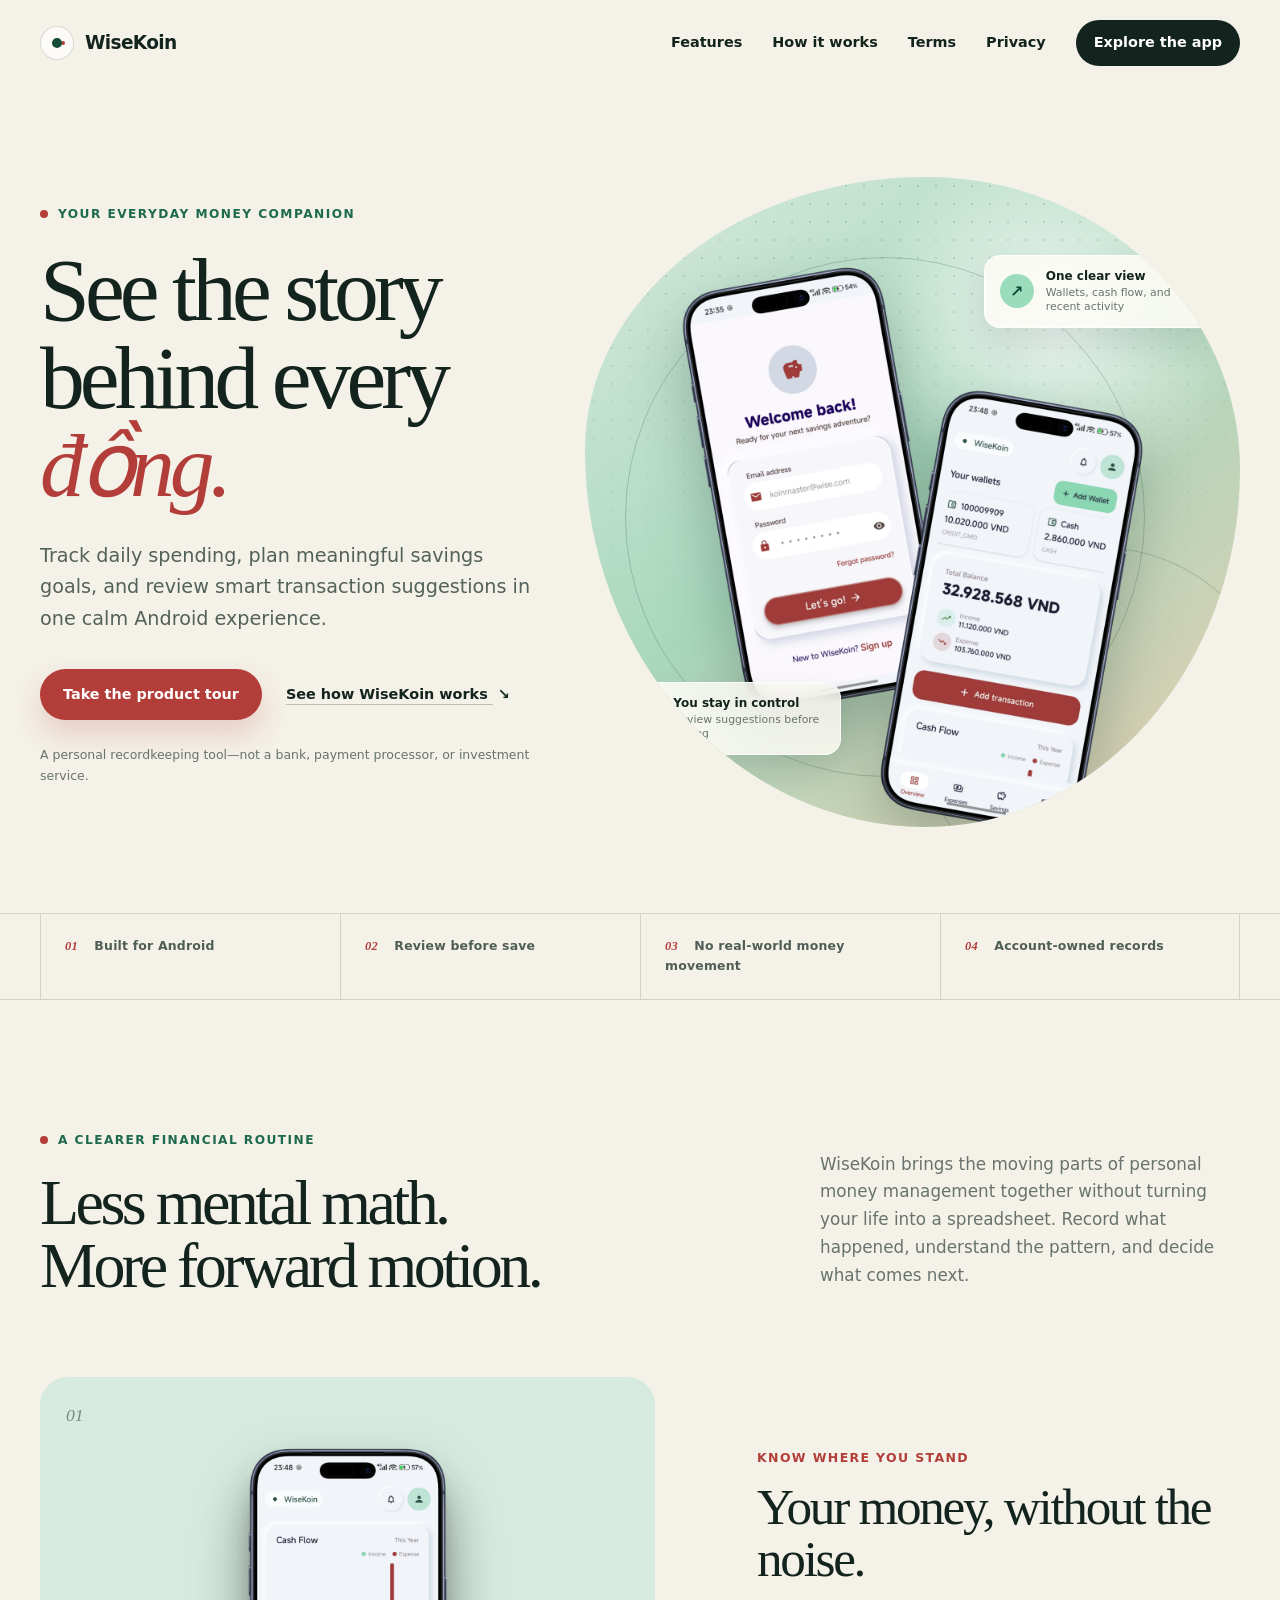
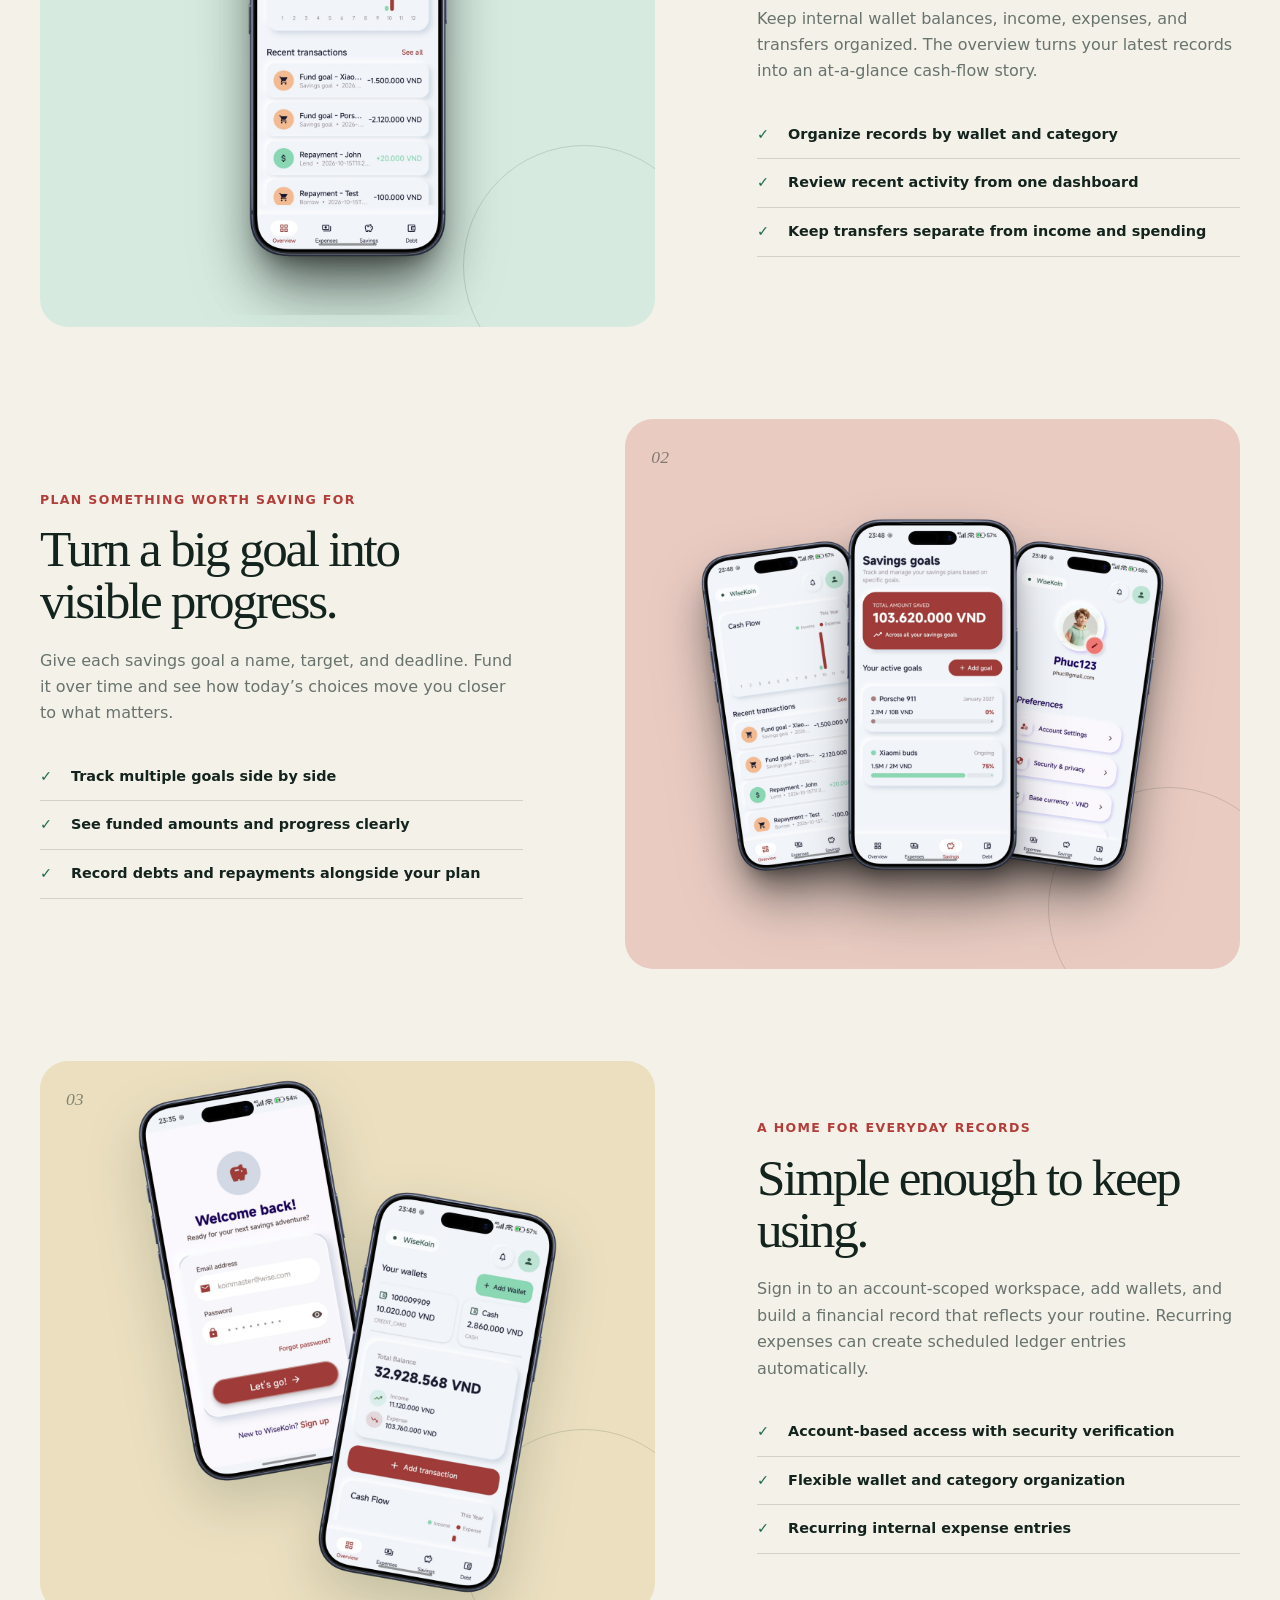
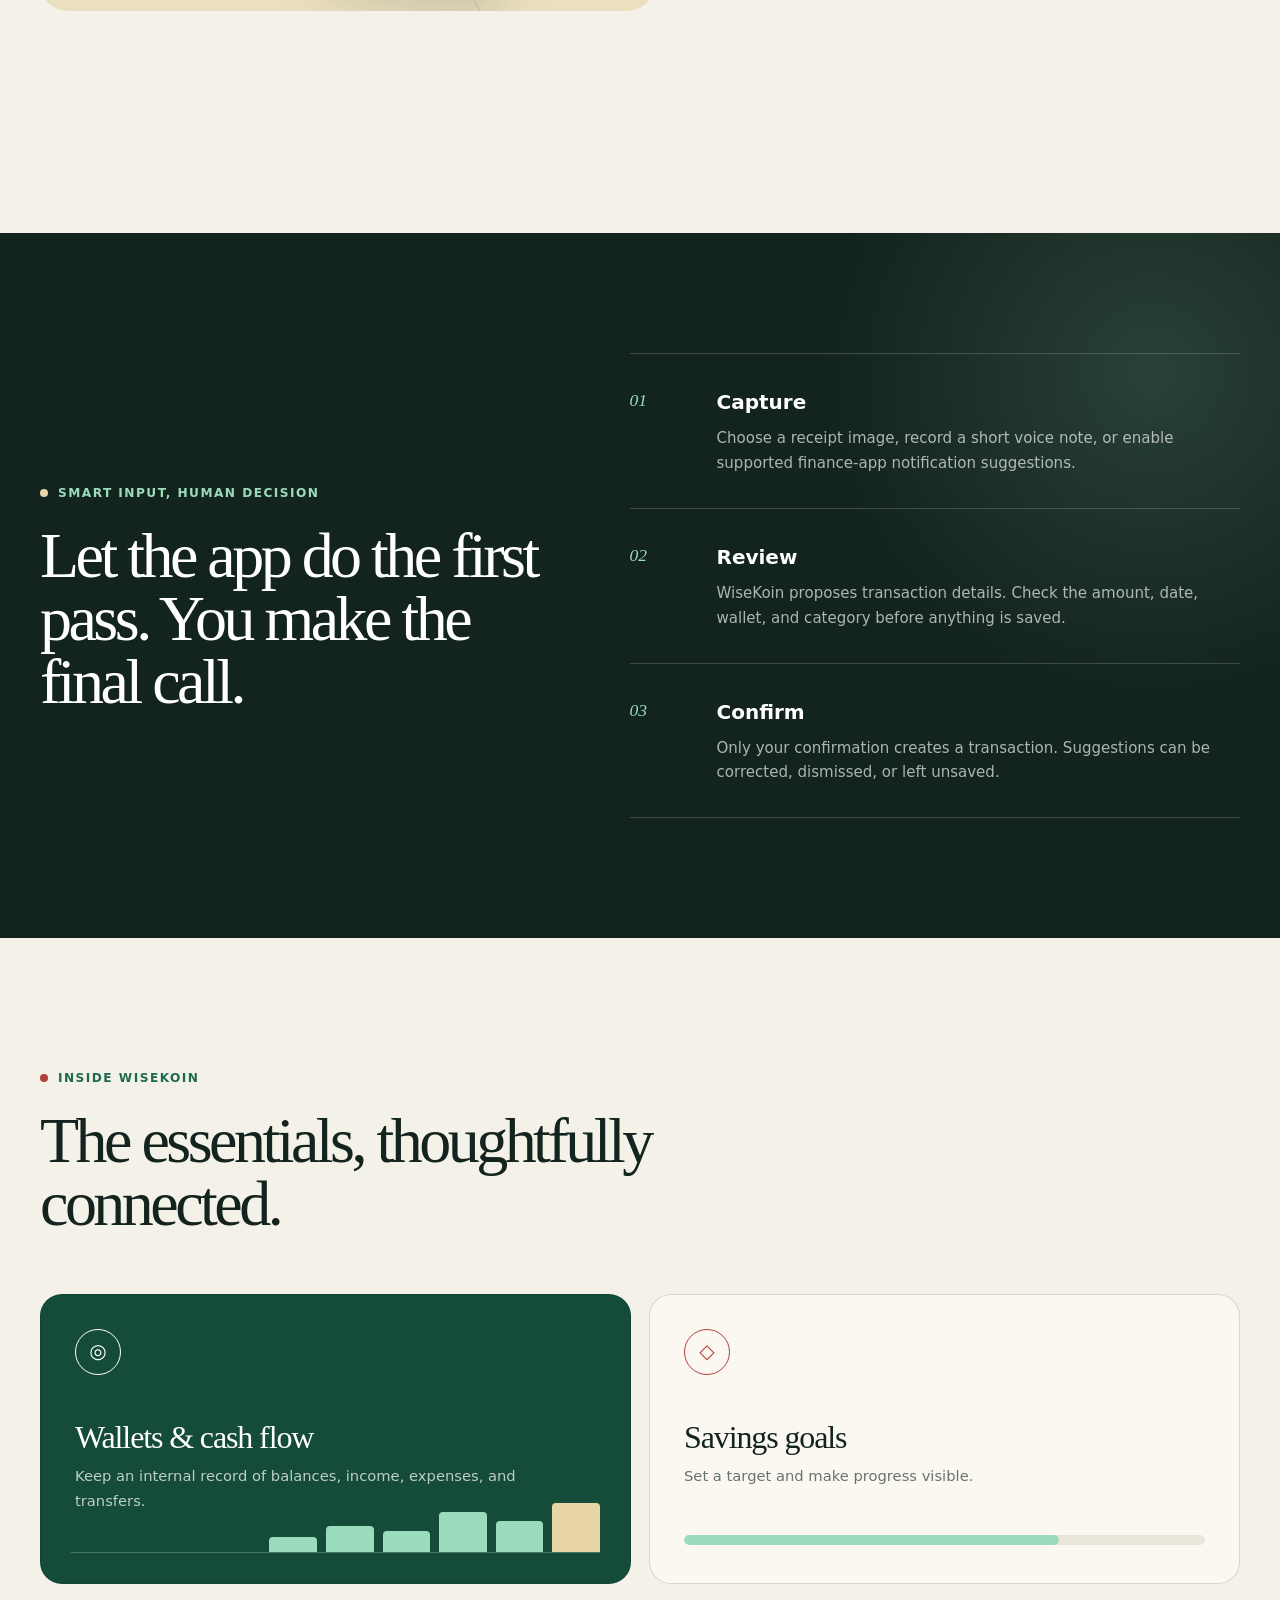
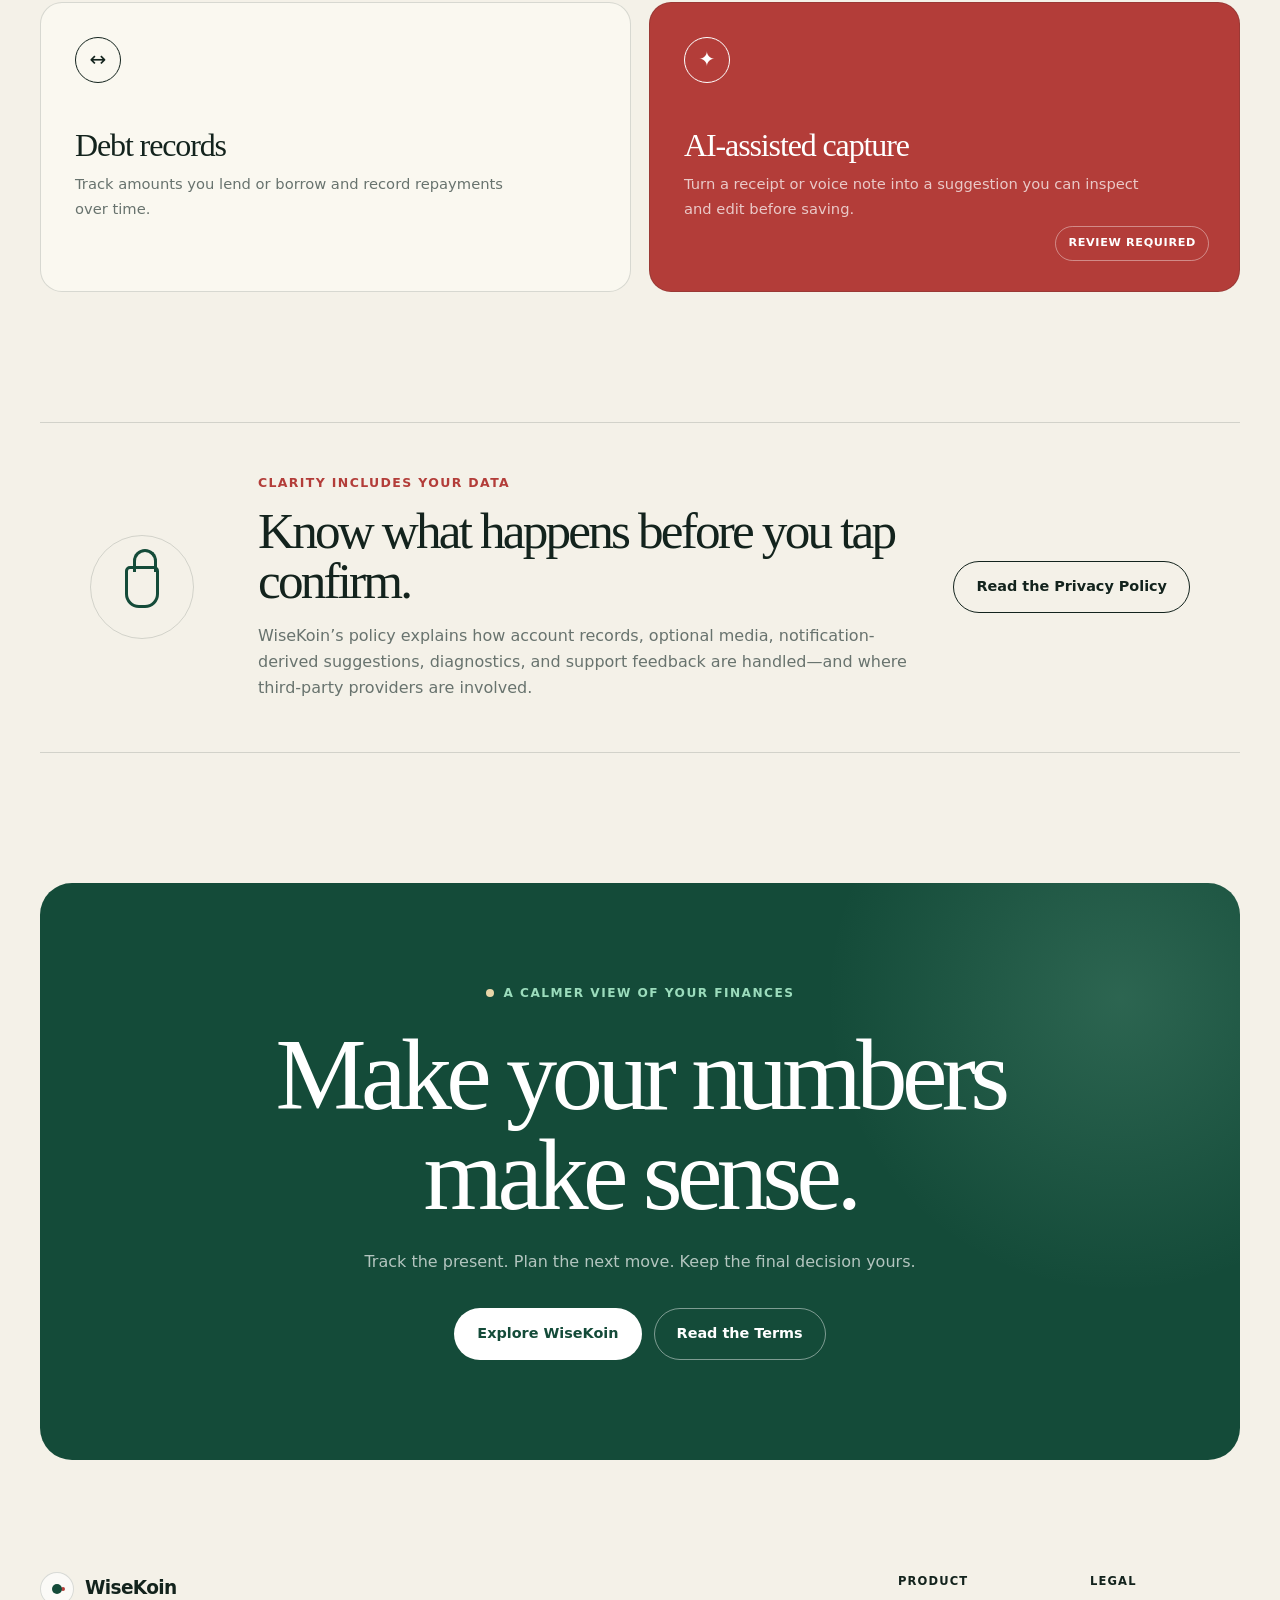
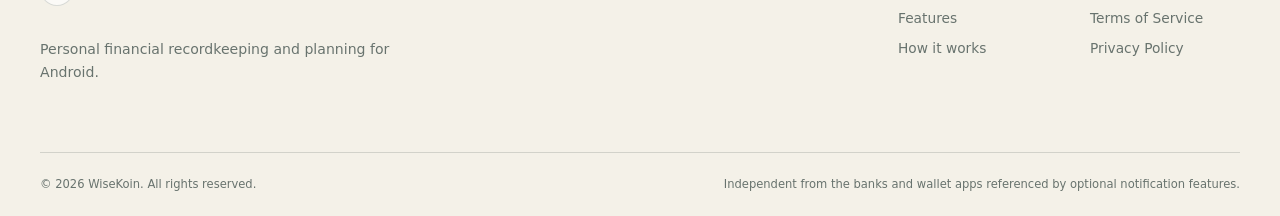
==== legal/index.html @ 45a30ecc "Add draft Terms of Service for WiseKoin application" ====
<!doctype html>
<html lang="en">
  <head>
    <meta charset="utf-8" />
    <meta name="viewport" content="width=device-width, initial-scale=1" />
    <meta
      name="description"
      content="WiseKoin is an Android companion for tracking everyday money, planning savings goals, and reviewing smart transaction suggestions."
    />
    <meta name="theme-color" content="#f4f1e8" />
    <title>WiseKoin — Make sense of your money</title>
    <link rel="stylesheet" href="styles.css" />
    <script src="script.js" defer></script>
  </head>
  <body class="landing-page">
    <a class="skip-link" href="#main-content">Skip to content</a>

    <header class="site-header" data-header>
      <div class="nav-shell">
        <a class="brand" href="index.html" aria-label="WiseKoin home">
          <span class="brand-mark" aria-hidden="true"><span></span></span>
          <span>WiseKoin</span>
        </a>

        <button
          class="menu-toggle"
          type="button"
          aria-expanded="false"
          aria-controls="primary-navigation"
          data-menu-toggle
        >
          <span class="sr-only">Open navigation</span>
          <span></span><span></span>
        </button>

        <nav id="primary-navigation" class="primary-nav" aria-label="Primary navigation" data-menu>
          <a href="#features">Features</a>
          <a href="#how-it-works">How it works</a>
          <a href="terms.html">Terms</a>
          <a href="privacy.html">Privacy</a>
          <a class="nav-cta" href="#tour">Explore the app</a>
        </nav>
      </div>
    </header>

    <main id="main-content">
      <section class="hero section-shell">
        <div class="hero-copy">
          <p class="eyebrow"><span></span> Your everyday money companion</p>
          <h1>See the story behind every <em>đồng.</em></h1>
          <p class="hero-lede">
            Track daily spending, plan meaningful savings goals, and review smart transaction
            suggestions in one calm Android experience.
          </p>
          <div class="hero-actions">
            <a class="button button-primary" href="#tour">Take the product tour</a>
            <a class="text-link" href="#how-it-works">See how WiseKoin works <span>↘</span></a>
          </div>
          <p class="hero-note">
            A personal recordkeeping tool—not a bank, payment processor, or investment service.
          </p>
        </div>

        <div class="hero-visual" aria-label="WiseKoin app shown on two Android phones">
          <div class="hero-orbit orbit-one" aria-hidden="true"></div>
          <div class="hero-orbit orbit-two" aria-hidden="true"></div>
          <img src="demos/demo3.png" alt="WiseKoin login and wallet overview screens" />
          <div class="floating-note note-top" aria-hidden="true">
            <span class="mini-icon">↗</span>
            <span><strong>One clear view</strong>Wallets, cash flow, and recent activity</span>
          </div>
          <div class="floating-note note-bottom" aria-hidden="true">
            <span class="mini-icon coral">✓</span>
            <span><strong>You stay in control</strong>Review suggestions before saving</span>
          </div>
        </div>
      </section>

      <section class="trust-strip" aria-label="WiseKoin principles">
        <div class="section-shell trust-grid">
          <p><span>01</span> Built for Android</p>
          <p><span>02</span> Review before save</p>
          <p><span>03</span> No real-world money movement</p>
          <p><span>04</span> Account-owned records</p>
        </div>
      </section>

      <section id="features" class="feature-intro section-shell">
        <div>
          <p class="eyebrow"><span></span> A clearer financial routine</p>
          <h2>Less mental math.<br />More forward motion.</h2>
        </div>
        <p>
          WiseKoin brings the moving parts of personal money management together without turning
          your life into a spreadsheet. Record what happened, understand the pattern, and decide
          what comes next.
        </p>
      </section>

      <section id="tour" class="tour section-shell">
        <article class="tour-row">
          <div class="tour-visual soft-mint">
            <span class="visual-number">01</span>
            <img src="demos/demo1.png" alt="WiseKoin cash-flow chart and recent transactions" loading="lazy" />
          </div>
          <div class="tour-copy">
            <p class="kicker">Know where you stand</p>
            <h3>Your money, without the noise.</h3>
            <p>
              Keep internal wallet balances, income, expenses, and transfers organized. The
              overview turns your latest records into an at-a-glance cash-flow story.
            </p>
            <ul class="check-list">
              <li>Organize records by wallet and category</li>
              <li>Review recent activity from one dashboard</li>
              <li>Keep transfers separate from income and spending</li>
            </ul>
          </div>
        </article>

        <article class="tour-row tour-row-reverse">
          <div class="tour-visual soft-coral">
            <span class="visual-number">02</span>
            <img src="demos/demo2.png" alt="WiseKoin overview, savings goals, and profile screens" loading="lazy" />
          </div>
          <div class="tour-copy">
            <p class="kicker">Plan something worth saving for</p>
            <h3>Turn a big goal into visible progress.</h3>
            <p>
              Give each savings goal a name, target, and deadline. Fund it over time and see how
              today’s choices move you closer to what matters.
            </p>
            <ul class="check-list">
              <li>Track multiple goals side by side</li>
              <li>See funded amounts and progress clearly</li>
              <li>Record debts and repayments alongside your plan</li>
            </ul>
          </div>
        </article>

        <article class="tour-row">
          <div class="tour-visual soft-sand">
            <span class="visual-number">03</span>
            <img src="demos/demo3.png" alt="WiseKoin sign-in and wallet screens" loading="lazy" />
          </div>
          <div class="tour-copy">
            <p class="kicker">A home for everyday records</p>
            <h3>Simple enough to keep using.</h3>
            <p>
              Sign in to an account-scoped workspace, add wallets, and build a financial record
              that reflects your routine. Recurring expenses can create scheduled ledger entries
              automatically.
            </p>
            <ul class="check-list">
              <li>Account-based access with security verification</li>
              <li>Flexible wallet and category organization</li>
              <li>Recurring internal expense entries</li>
            </ul>
          </div>
        </article>
      </section>

      <section id="how-it-works" class="assist-section">
        <div class="section-shell assist-grid">
          <div class="assist-heading">
            <p class="eyebrow light"><span></span> Smart input, human decision</p>
            <h2>Let the app do the first pass. You make the final call.</h2>
          </div>
          <div class="assist-steps">
            <article>
              <span>01</span>
              <div>
                <h3>Capture</h3>
                <p>Choose a receipt image, record a short voice note, or enable supported finance-app notification suggestions.</p>
              </div>
            </article>
            <article>
              <span>02</span>
              <div>
                <h3>Review</h3>
                <p>WiseKoin proposes transaction details. Check the amount, date, wallet, and category before anything is saved.</p>
              </div>
            </article>
            <article>
              <span>03</span>
              <div>
                <h3>Confirm</h3>
                <p>Only your confirmation creates a transaction. Suggestions can be corrected, dismissed, or left unsaved.</p>
              </div>
            </article>
          </div>
        </div>
      </section>

      <section class="bento section-shell" aria-labelledby="inside-heading">
        <div class="bento-title">
          <p class="eyebrow"><span></span> Inside WiseKoin</p>
          <h2 id="inside-heading">The essentials, thoughtfully connected.</h2>
        </div>
        <article class="bento-card bento-wide green-card">
          <span class="card-icon" aria-hidden="true">◎</span>
          <h3>Wallets & cash flow</h3>
          <p>Keep an internal record of balances, income, expenses, and transfers.</p>
          <div class="sparkline" aria-hidden="true"><i></i><i></i><i></i><i></i><i></i><i></i></div>
        </article>
        <article class="bento-card">
          <span class="card-icon coral-icon" aria-hidden="true">◇</span>
          <h3>Savings goals</h3>
          <p>Set a target and make progress visible.</p>
          <div class="progress" aria-hidden="true"><span></span></div>
        </article>
        <article class="bento-card">
          <span class="card-icon" aria-hidden="true">↔</span>
          <h3>Debt records</h3>
          <p>Track amounts you lend or borrow and record repayments over time.</p>
        </article>
        <article class="bento-card bento-wide coral-card">
          <span class="card-icon" aria-hidden="true">✦</span>
          <h3>AI-assisted capture</h3>
          <p>Turn a receipt or voice note into a suggestion you can inspect and edit before saving.</p>
          <span class="review-pill">Review required</span>
        </article>
      </section>

      <section class="privacy-callout section-shell">
        <div class="privacy-symbol" aria-hidden="true">
          <span></span>
        </div>
        <div>
          <p class="kicker">Clarity includes your data</p>
          <h2>Know what happens before you tap confirm.</h2>
          <p>
            WiseKoin’s policy explains how account records, optional media, notification-derived
            suggestions, diagnostics, and support feedback are handled—and where third-party
            providers are involved.
          </p>
        </div>
        <a class="button button-ghost" href="privacy.html">Read the Privacy Policy</a>
      </section>

      <section class="final-cta section-shell">
        <p class="eyebrow light"><span></span> A calmer view of your finances</p>
        <h2>Make your numbers<br />make sense.</h2>
        <p>Track the present. Plan the next move. Keep the final decision yours.</p>
        <div>
          <a class="button button-light" href="#tour">Explore WiseKoin</a>
          <a class="button button-outline-light" href="terms.html">Read the Terms</a>
        </div>
      </section>
    </main>

    <footer class="site-footer">
      <div class="section-shell footer-grid">
        <div>
          <a class="brand footer-brand" href="index.html">
            <span class="brand-mark" aria-hidden="true"><span></span></span>
            <span>WiseKoin</span>
          </a>
          <p>Personal financial recordkeeping and planning for Android.</p>
        </div>
        <div class="footer-links">
          <div>
            <p>Product</p>
            <a href="#features">Features</a>
            <a href="#how-it-works">How it works</a>
          </div>
          <div>
            <p>Legal</p>
            <a href="terms.html">Terms of Service</a>
            <a href="privacy.html">Privacy Policy</a>
          </div>
        </div>
      </div>
      <div class="section-shell footer-bottom">
        <p>© <span data-current-year>2026</span> WiseKoin. All rights reserved.</p>
        <p>Independent from the banks and wallet apps referenced by optional notification features.</p>
      </div>
    </footer>
  </body>
</html>
---- legal/styles.css ----
:root {
  --ink: #13231d;
  --muted: #68736e;
  --paper: #f4f1e8;
  --paper-deep: #eae6db;
  --white: #fffdf7;
  --green: #144b39;
  --green-2: #1e6a4e;
  --mint: #9bdcbc;
  --mint-soft: #dcefe5;
  --coral: #b33d39;
  --coral-soft: #f0d7d0;
  --sand: #e9d6a8;
  --line: rgba(19, 35, 29, 0.15);
  --shadow: 0 24px 60px rgba(26, 48, 39, 0.12);
  --radius: 28px;
  --serif: "Iowan Old Style", "Palatino Linotype", Palatino, Georgia, serif;
  --sans: Inter, ui-sans-serif, system-ui, -apple-system, BlinkMacSystemFont, "Segoe UI", sans-serif;
}

* {
  box-sizing: border-box;
}

html {
  scroll-behavior: smooth;
  scroll-padding-top: 96px;
}

body {
  margin: 0;
  color: var(--ink);
  background: var(--paper);
  font-family: var(--sans);
  font-size: 16px;
  line-height: 1.65;
  text-rendering: optimizeLegibility;
}

body.menu-open {
  overflow: hidden;
}

img {
  display: block;
  max-width: 100%;
}

a {
  color: inherit;
  text-decoration: none;
}

button,
a {
  -webkit-tap-highlight-color: transparent;
}

:focus-visible {
  outline: 3px solid var(--coral);
  outline-offset: 4px;
}

.skip-link {
  position: fixed;
  z-index: 1000;
  top: 12px;
  left: 12px;
  padding: 10px 14px;
  background: var(--ink);
  color: white;
  transform: translateY(-150%);
  transition: transform 180ms ease;
}

.skip-link:focus {
  transform: translateY(0);
}

.sr-only {
  position: absolute;
  width: 1px;
  height: 1px;
  padding: 0;
  margin: -1px;
  overflow: hidden;
  clip: rect(0, 0, 0, 0);
  white-space: nowrap;
  border: 0;
}

.section-shell,
.nav-shell {
  width: min(1200px, calc(100% - 48px));
  margin-inline: auto;
}

.site-header {
  position: sticky;
  z-index: 100;
  top: 0;
  padding: 16px 0;
  background: rgba(244, 241, 232, 0.82);
  border-bottom: 1px solid transparent;
  backdrop-filter: blur(18px);
  transition: border-color 180ms ease, box-shadow 180ms ease;
}

.site-header.scrolled {
  border-color: var(--line);
  box-shadow: 0 10px 30px rgba(19, 35, 29, 0.05);
}

.nav-shell {
  display: flex;
  align-items: center;
  justify-content: space-between;
  min-height: 54px;
}

.brand {
  display: inline-flex;
  align-items: center;
  gap: 11px;
  font-size: 1.16rem;
  font-weight: 760;
  letter-spacing: -0.035em;
}

.brand-mark {
  display: grid;
  width: 34px;
  height: 34px;
  place-items: center;
  border: 1px solid var(--line);
  border-radius: 50%;
  background: rgba(255, 255, 255, 0.65);
}

.brand-mark span {
  width: 10px;
  height: 10px;
  border-radius: 50%;
  background: var(--green);
  box-shadow: 6px 0 0 -3px var(--coral);
}

.primary-nav {
  display: flex;
  align-items: center;
  gap: 30px;
  font-size: 0.9rem;
  font-weight: 650;
}

.primary-nav > a:not(.nav-cta) {
  position: relative;
}

.primary-nav > a:not(.nav-cta)::after {
  position: absolute;
  right: 0;
  bottom: -5px;
  left: 0;
  height: 1px;
  background: currentColor;
  content: "";
  transform: scaleX(0);
  transform-origin: right;
  transition: transform 180ms ease;
}

.primary-nav > a:hover::after,
.primary-nav > a[aria-current="page"]::after {
  transform: scaleX(1);
  transform-origin: left;
}

.nav-cta {
  padding: 11px 18px;
  border-radius: 999px;
  background: var(--ink);
  color: white;
  transition: transform 180ms ease, background 180ms ease;
}

.nav-cta:hover {
  background: var(--green-2);
  transform: translateY(-2px);
}

.menu-toggle {
  display: none;
  width: 48px;
  height: 48px;
  padding: 0;
  border: 0;
  background: transparent;
}

.menu-toggle > span:not(.sr-only) {
  display: block;
  width: 22px;
  height: 2px;
  margin: 6px auto;
  background: var(--ink);
  transition: transform 180ms ease;
}

.hero {
  display: grid;
  grid-template-columns: minmax(0, 0.86fr) minmax(480px, 1.14fr);
  align-items: center;
  min-height: calc(100vh - 86px);
  padding-block: clamp(54px, 7vw, 100px) 86px;
  gap: clamp(24px, 4vw, 64px);
}

.eyebrow {
  display: flex;
  align-items: center;
  gap: 10px;
  margin: 0 0 22px;
  color: var(--green-2);
  font-size: 0.76rem;
  font-weight: 800;
  letter-spacing: 0.12em;
  text-transform: uppercase;
}

.eyebrow > span {
  width: 8px;
  height: 8px;
  border-radius: 50%;
  background: var(--coral);
}

.eyebrow.light {
  color: var(--mint);
}

.eyebrow.light > span {
  background: var(--sand);
}

.hero h1,
.feature-intro h2,
.assist-heading h2,
.bento-title h2,
.privacy-callout h2,
.final-cta h2,
.legal-document > h1:first-child {
  margin: 0;
  font-family: var(--serif);
  font-weight: 500;
  letter-spacing: -0.055em;
  line-height: 0.98;
}

.hero h1 {
  max-width: 700px;
  font-size: clamp(3.7rem, 7vw, 6.8rem);
}

.hero h1 em {
  color: var(--coral);
  font-weight: inherit;
}

.hero-lede {
  max-width: 600px;
  margin: 30px 0 0;
  color: #53615b;
  font-size: clamp(1.04rem, 1.5vw, 1.22rem);
}

.hero-actions {
  display: flex;
  align-items: center;
  flex-wrap: wrap;
  gap: 24px;
  margin-top: 34px;
}

.button {
  display: inline-flex;
  min-height: 50px;
  align-items: center;
  justify-content: center;
  padding: 13px 22px;
  border: 1px solid transparent;
  border-radius: 999px;
  font-size: 0.9rem;
  font-weight: 750;
  transition: transform 180ms ease, box-shadow 180ms ease, background 180ms ease;
}

.button:hover {
  transform: translateY(-3px);
}

.button-primary {
  background: var(--coral);
  box-shadow: 0 14px 28px rgba(179, 61, 57, 0.2);
  color: white;
}

.button-primary:hover {
  box-shadow: 0 18px 35px rgba(179, 61, 57, 0.28);
}

.text-link {
  font-size: 0.9rem;
  font-weight: 750;
  text-decoration: underline;
  text-decoration-color: rgba(19, 35, 29, 0.25);
  text-underline-offset: 5px;
}

.text-link span {
  display: inline-block;
  margin-left: 5px;
  transition: transform 180ms ease;
}

.text-link:hover span {
  transform: translate(3px, 3px);
}

.hero-note {
  max-width: 520px;
  margin-top: 25px;
  color: var(--muted);
  font-size: 0.78rem;
}

.hero-visual {
  position: relative;
  min-height: 650px;
  overflow: hidden;
  border-radius: 52% 48% 48% 52% / 42% 45% 55% 58%;
  background:
    radial-gradient(circle at 72% 22%, rgba(255, 255, 255, 0.8), transparent 27%),
    linear-gradient(145deg, #d7eadf 0%, #a9d7bd 48%, #e5ceb0 100%);
  isolation: isolate;
}

.hero-visual::before {
  position: absolute;
  z-index: -1;
  inset: 0;
  background-image: radial-gradient(rgba(20, 75, 57, 0.16) 1px, transparent 1px);
  background-size: 18px 18px;
  content: "";
  mask-image: linear-gradient(to bottom, black, transparent 78%);
}

.hero-visual > img {
  position: absolute;
  z-index: 2;
  bottom: -2%;
  left: 50%;
  width: 118%;
  max-width: none;
  transform: translateX(-50%);
  filter: drop-shadow(0 25px 30px rgba(17, 44, 34, 0.26));
}

.hero-orbit {
  position: absolute;
  z-index: 1;
  border: 1px solid rgba(20, 75, 57, 0.22);
  border-radius: 50%;
}

.orbit-one {
  width: 520px;
  height: 520px;
  top: 80px;
  left: 40px;
}

.orbit-two {
  width: 360px;
  height: 360px;
  right: -40px;
  bottom: -80px;
}

.floating-note {
  position: absolute;
  z-index: 3;
  display: flex;
  width: 230px;
  align-items: center;
  gap: 12px;
  padding: 12px 15px;
  border: 1px solid rgba(255, 255, 255, 0.75);
  border-radius: 16px;
  background: rgba(255, 253, 247, 0.82);
  box-shadow: 0 16px 35px rgba(19, 35, 29, 0.12);
  backdrop-filter: blur(14px);
  color: var(--muted);
  font-size: 0.68rem;
  line-height: 1.35;
}

.floating-note strong {
  display: block;
  margin-bottom: 2px;
  color: var(--ink);
  font-size: 0.75rem;
}

.note-top {
  top: 12%;
  right: 4%;
}

.note-bottom {
  bottom: 11%;
  left: 4%;
}

.mini-icon {
  display: grid;
  width: 34px;
  height: 34px;
  flex: 0 0 34px;
  place-items: center;
  border-radius: 50%;
  background: var(--mint);
  color: var(--green);
  font-size: 1rem;
  font-weight: 800;
}

.mini-icon.coral {
  background: var(--coral-soft);
  color: var(--coral);
}

.trust-strip {
  border-block: 1px solid var(--line);
}

.trust-grid {
  display: grid;
  grid-template-columns: repeat(4, 1fr);
}

.trust-grid p {
  margin: 0;
  padding: 22px 24px;
  border-left: 1px solid var(--line);
  color: #4f5d57;
  font-size: 0.78rem;
  font-weight: 700;
  letter-spacing: 0.015em;
}

.trust-grid p:last-child {
  border-right: 1px solid var(--line);
}

.trust-grid span {
  margin-right: 12px;
  color: var(--coral);
  font-family: var(--serif);
  font-style: italic;
}

.feature-intro {
  display: grid;
  grid-template-columns: 1.25fr 0.75fr;
  align-items: end;
  padding-block: 130px 80px;
  gap: 80px;
}

.feature-intro h2,
.assist-heading h2,
.bento-title h2,
.privacy-callout h2 {
  font-size: clamp(2.8rem, 5vw, 5rem);
}

.feature-intro > p {
  max-width: 430px;
  margin: 0 0 8px;
  color: var(--muted);
  font-size: 1.05rem;
}

.tour {
  padding-bottom: 130px;
}

.tour-row {
  display: grid;
  grid-template-columns: 1.12fr 0.88fr;
  align-items: center;
  gap: clamp(48px, 8vw, 110px);
  margin-bottom: 92px;
}

.tour-row-reverse {
  grid-template-columns: 0.88fr 1.12fr;
}

.tour-row-reverse .tour-visual {
  order: 2;
}

.tour-visual {
  position: relative;
  display: grid;
  min-height: 550px;
  place-items: center;
  overflow: hidden;
  border-radius: var(--radius);
}

.tour-visual::after {
  position: absolute;
  right: -50px;
  bottom: -60px;
  width: 240px;
  height: 240px;
  border: 1px solid rgba(19, 35, 29, 0.14);
  border-radius: 50%;
  content: "";
}

.tour-visual img {
  position: relative;
  z-index: 2;
  width: 114%;
  max-width: none;
  filter: drop-shadow(0 22px 26px rgba(20, 52, 40, 0.18));
}

.soft-mint {
  background: #d6eadf;
}

.soft-coral {
  background: #e9cbc2;
}

.soft-sand {
  background: #ebdfbf;
}

.visual-number {
  position: absolute;
  z-index: 3;
  top: 24px;
  left: 26px;
  color: rgba(19, 35, 29, 0.48);
  font-family: var(--serif);
  font-size: 1.1rem;
  font-style: italic;
}

.kicker {
  margin: 0 0 13px;
  color: var(--coral);
  font-size: 0.78rem;
  font-weight: 800;
  letter-spacing: 0.11em;
  text-transform: uppercase;
}

.tour-copy h3 {
  max-width: 520px;
  margin: 0 0 20px;
  font-family: var(--serif);
  font-size: clamp(2.4rem, 4vw, 4rem);
  font-weight: 500;
  letter-spacing: -0.045em;
  line-height: 1.02;
}

.tour-copy > p:not(.kicker) {
  color: var(--muted);
  font-size: 1rem;
}

.check-list {
  padding: 0;
  margin: 26px 0 0;
  list-style: none;
}

.check-list li {
  position: relative;
  padding: 12px 0 12px 31px;
  border-bottom: 1px solid var(--line);
  font-size: 0.9rem;
  font-weight: 650;
}

.check-list li::before {
  position: absolute;
  top: 12px;
  left: 0;
  color: var(--green-2);
  content: "✓";
}

.assist-section {
  overflow: hidden;
  padding-block: 120px;
  background:
    radial-gradient(circle at 90% 20%, rgba(155, 220, 188, 0.16), transparent 26%),
    var(--ink);
  color: white;
}

.assist-grid {
  display: grid;
  grid-template-columns: 0.9fr 1.1fr;
  align-items: start;
  gap: 90px;
}

.assist-heading {
  position: sticky;
  top: 130px;
}

.assist-heading h2 {
  max-width: 600px;
}

.assist-steps {
  counter-reset: item;
}

.assist-steps article {
  display: grid;
  grid-template-columns: 72px 1fr;
  padding: 32px 0;
  border-top: 1px solid rgba(255, 255, 255, 0.18);
  gap: 15px;
}

.assist-steps article:last-child {
  border-bottom: 1px solid rgba(255, 255, 255, 0.18);
}

.assist-steps article > span {
  color: var(--mint);
  font-family: var(--serif);
  font-size: 1.1rem;
  font-style: italic;
}

.assist-steps h3 {
  margin: 0 0 7px;
  font-size: 1.25rem;
}

.assist-steps p {
  max-width: 520px;
  margin: 0;
  color: rgba(255, 255, 255, 0.66);
  font-size: 0.94rem;
}

.bento {
  display: grid;
  grid-template-columns: repeat(2, 1fr);
  padding-block: 130px;
  gap: 18px;
}

.bento-title {
  grid-column: 1 / -1;
  max-width: 760px;
  margin-bottom: 40px;
}

.bento-card {
  position: relative;
  min-height: 290px;
  overflow: hidden;
  padding: 34px;
  border: 1px solid var(--line);
  border-radius: 22px;
  background: rgba(255, 253, 247, 0.56);
}

.bento-card h3 {
  max-width: 430px;
  margin: 46px 0 10px;
  font-family: var(--serif);
  font-size: 2rem;
  font-weight: 500;
  letter-spacing: -0.035em;
  line-height: 1.05;
}

.bento-card p {
  max-width: 460px;
  margin: 0;
  color: var(--muted);
  font-size: 0.92rem;
}

.bento-wide {
  grid-column: span 1;
}

.green-card {
  background: var(--green);
  color: white;
}

.green-card p,
.coral-card p {
  color: rgba(255, 255, 255, 0.72);
}

.coral-card {
  background: var(--coral);
  color: white;
}

.card-icon {
  display: grid;
  width: 46px;
  height: 46px;
  place-items: center;
  border: 1px solid currentColor;
  border-radius: 50%;
  font-size: 1.25rem;
}

.coral-icon {
  color: var(--coral);
}

.sparkline {
  position: absolute;
  right: 30px;
  bottom: 30px;
  left: 30px;
  display: flex;
  height: 54px;
  align-items: end;
  justify-content: flex-end;
  gap: 9px;
  border-bottom: 1px solid rgba(255, 255, 255, 0.24);
}

.sparkline i {
  width: 9%;
  border-radius: 4px 4px 0 0;
  background: var(--mint);
}

.sparkline i:nth-child(1) { height: 28%; }
.sparkline i:nth-child(2) { height: 48%; }
.sparkline i:nth-child(3) { height: 39%; }
.sparkline i:nth-child(4) { height: 75%; }
.sparkline i:nth-child(5) { height: 58%; }
.sparkline i:nth-child(6) { height: 92%; background: var(--sand); }

.progress {
  position: absolute;
  right: 34px;
  bottom: 38px;
  left: 34px;
  height: 10px;
  overflow: hidden;
  border-radius: 999px;
  background: var(--paper-deep);
}

.progress span {
  display: block;
  width: 72%;
  height: 100%;
  border-radius: inherit;
  background: var(--mint);
}

.review-pill {
  position: absolute;
  right: 30px;
  bottom: 30px;
  padding: 7px 12px;
  border: 1px solid rgba(255, 255, 255, 0.4);
  border-radius: 999px;
  font-size: 0.7rem;
  font-weight: 800;
  letter-spacing: 0.06em;
  text-transform: uppercase;
}

.privacy-callout {
  display: grid;
  grid-template-columns: 130px 1fr auto;
  align-items: center;
  margin-bottom: 130px;
  padding: 50px;
  border-block: 1px solid var(--line);
  gap: 38px;
}

.privacy-symbol {
  display: grid;
  width: 104px;
  height: 104px;
  place-items: center;
  border: 1px solid var(--line);
  border-radius: 50%;
}

.privacy-symbol span {
  position: relative;
  width: 34px;
  height: 42px;
  border: 3px solid var(--green);
  border-radius: 5px 5px 14px 14px;
}

.privacy-symbol span::before {
  position: absolute;
  top: -20px;
  left: 5px;
  width: 18px;
  height: 20px;
  border: 3px solid var(--green);
  border-bottom: 0;
  border-radius: 14px 14px 0 0;
  content: "";
}

.privacy-callout h2 {
  max-width: 720px;
  font-size: clamp(2.3rem, 4vw, 3.8rem);
}

.privacy-callout > div:nth-child(2) > p:last-child {
  max-width: 700px;
  margin-bottom: 0;
  color: var(--muted);
}

.button-ghost {
  border-color: var(--ink);
  white-space: nowrap;
}

.button-ghost:hover {
  background: var(--ink);
  color: white;
}

.final-cta {
  margin-bottom: 40px;
  padding: clamp(58px, 8vw, 100px);
  border-radius: 32px;
  background:
    radial-gradient(circle at 90% 20%, rgba(155, 220, 188, 0.18), transparent 25%),
    var(--green);
  color: white;
  text-align: center;
}

.final-cta .eyebrow {
  justify-content: center;
}

.final-cta h2 {
  font-size: clamp(3.4rem, 8vw, 7rem);
}

.final-cta > p:not(.eyebrow) {
  margin: 24px auto 32px;
  color: rgba(255, 255, 255, 0.68);
}

.final-cta > div {
  display: flex;
  justify-content: center;
  flex-wrap: wrap;
  gap: 12px;
}

.button-light {
  background: white;
  color: var(--green);
}

.button-outline-light {
  border-color: rgba(255, 255, 255, 0.45);
  color: white;
}

.button-outline-light:hover {
  background: rgba(255, 255, 255, 0.1);
}

.site-footer {
  padding-top: 72px;
}

.footer-grid {
  display: grid;
  grid-template-columns: 1fr auto;
  padding-bottom: 54px;
  gap: 80px;
}

.footer-brand {
  margin-bottom: 18px;
}

.footer-grid > div:first-child > p {
  max-width: 360px;
  color: var(--muted);
  font-size: 0.88rem;
}

.footer-links {
  display: grid;
  grid-template-columns: repeat(2, 150px);
  gap: 42px;
}

.footer-links > div {
  display: flex;
  flex-direction: column;
  gap: 8px;
}

.footer-links p {
  margin: 0 0 8px;
  font-size: 0.72rem;
  font-weight: 800;
  letter-spacing: 0.1em;
  text-transform: uppercase;
}

.footer-links a {
  color: var(--muted);
  font-size: 0.86rem;
}

.footer-links a:hover {
  color: var(--coral);
}

.footer-bottom {
  display: flex;
  justify-content: space-between;
  padding-block: 22px;
  border-top: 1px solid var(--line);
  gap: 30px;
}

.footer-bottom p {
  margin: 0;
  color: var(--muted);
  font-size: 0.72rem;
}

/* Legal documents */
.legal-page {
  background:
    radial-gradient(circle at 7% 8%, rgba(155, 220, 188, 0.22), transparent 20%),
    var(--paper);
}

.legal-top {
  padding: 74px 0 38px;
  border-bottom: 1px solid var(--line);
}

.legal-top-inner {
  width: min(1120px, calc(100% - 48px));
  margin-inline: auto;
}

.legal-back {
  display: inline-flex;
  align-items: center;
  gap: 8px;
  margin-bottom: 28px;
  color: var(--green-2);
  font-size: 0.8rem;
  font-weight: 760;
}

.legal-back:hover {
  color: var(--coral);
}

.legal-label {
  margin: 0;
  color: var(--coral);
  font-size: 0.75rem;
  font-weight: 800;
  letter-spacing: 0.13em;
  text-transform: uppercase;
}

.legal-top p:last-child {
  max-width: 660px;
  margin: 12px 0 0;
  color: var(--muted);
}

.draft-banner {
  background: var(--coral);
  color: white;
}

.draft-banner > div {
  display: flex;
  width: min(1120px, calc(100% - 48px));
  align-items: center;
  justify-content: space-between;
  margin-inline: auto;
  padding-block: 13px;
  gap: 24px;
}

.draft-banner p {
  margin: 0;
  font-size: 0.78rem;
}

.draft-banner strong {
  margin-right: 8px;
}

.legal-layout {
  display: grid;
  grid-template-columns: 250px minmax(0, 760px);
  width: min(1120px, calc(100% - 48px));
  align-items: start;
  justify-content: space-between;
  margin: 0 auto;
  padding-block: 58px 120px;
  gap: 70px;
}

.legal-toc {
  position: sticky;
  top: 108px;
  max-height: calc(100vh - 140px);
  overflow: auto;
  padding-right: 14px;
  scrollbar-width: thin;
}

.legal-toc > p {
  margin: 0 0 15px;
  color: var(--ink);
  font-size: 0.7rem;
  font-weight: 850;
  letter-spacing: 0.12em;
  text-transform: uppercase;
}

.legal-toc nav {
  display: flex;
  flex-direction: column;
}

.legal-toc a {
  padding: 6px 0 6px 14px;
  border-left: 1px solid var(--line);
  color: var(--muted);
  font-size: 0.75rem;
  line-height: 1.35;
}

.legal-toc a:hover,
.legal-toc a.active {
  border-color: var(--coral);
  color: var(--coral);
}

.legal-document {
  min-width: 0;
}

.legal-document > h1:first-child {
  margin-bottom: 32px;
  font-size: clamp(3.4rem, 7vw, 6rem);
}

.legal-document > h1:first-child + p {
  margin: 0;
  padding: 20px 24px;
  border: 1px solid rgba(179, 61, 57, 0.24);
  background: rgba(240, 215, 208, 0.42);
  color: var(--coral);
}

.legal-document h2 {
  margin: 72px 0 20px;
  padding-top: 10px;
  border-top: 1px solid var(--line);
  font-family: var(--serif);
  font-size: clamp(2rem, 4vw, 3rem);
  font-weight: 500;
  letter-spacing: -0.04em;
  line-height: 1.08;
}

.legal-document h3 {
  margin: 38px 0 10px;
  font-size: 1rem;
  letter-spacing: -0.015em;
}

.legal-document p,
.legal-document li {
  color: #4d5b55;
  font-size: 0.94rem;
}

.legal-document strong {
  color: var(--ink);
}

.legal-document a {
  color: var(--green-2);
  text-decoration: underline;
  text-decoration-color: rgba(30, 106, 78, 0.35);
  text-underline-offset: 3px;
}

.legal-document a:hover {
  color: var(--coral);
}

.legal-document ul,
.legal-document ol {
  padding-left: 1.25rem;
}

.legal-document li {
  margin: 8px 0;
  padding-left: 5px;
}

.legal-document blockquote {
  margin: 30px 0;
  padding: 22px 26px;
  border-left: 4px solid var(--coral);
  background: rgba(255, 253, 247, 0.62);
}

.legal-document hr {
  margin: 64px 0;
  border: 0;
  border-top: 1px solid var(--line);
}

.legal-document table {
  display: block;
  width: 100%;
  overflow-x: auto;
  margin: 28px 0;
  border-collapse: collapse;
  background: rgba(255, 253, 247, 0.45);
  font-size: 0.8rem;
}

.legal-document th,
.legal-document td {
  min-width: 180px;
  padding: 13px 15px;
  border: 1px solid var(--line);
  text-align: left;
  vertical-align: top;
}

.legal-document th {
  background: var(--mint-soft);
  color: var(--ink);
}

.legal-updated {
  margin-top: 70px;
  padding-top: 20px;
  border-top: 1px solid var(--line);
  color: var(--muted);
  font-size: 0.76rem;
}

@media (max-width: 980px) {
  .menu-toggle {
    display: block;
  }

  .primary-nav {
    position: fixed;
    top: 86px;
    right: 20px;
    left: 20px;
    display: none;
    align-items: stretch;
    padding: 24px;
    border: 1px solid var(--line);
    border-radius: 20px;
    background: var(--white);
    box-shadow: var(--shadow);
    flex-direction: column;
    gap: 16px;
  }

  .primary-nav.open {
    display: flex;
  }

  .nav-cta {
    text-align: center;
  }

  .menu-toggle[aria-expanded="true"] > span:nth-child(2) {
    transform: translateY(4px) rotate(45deg);
  }

  .menu-toggle[aria-expanded="true"] > span:nth-child(3) {
    transform: translateY(-4px) rotate(-45deg);
  }

  .hero {
    grid-template-columns: 1fr;
    padding-top: 65px;
  }

  .hero-copy {
    position: relative;
    z-index: 3;
  }

  .hero-visual {
    min-height: 640px;
  }

  .trust-grid {
    grid-template-columns: repeat(2, 1fr);
  }

  .feature-intro,
  .assist-grid {
    grid-template-columns: 1fr;
    gap: 42px;
  }

  .assist-heading {
    position: static;
  }

  .tour-row,
  .tour-row-reverse {
    grid-template-columns: 1fr;
  }

  .tour-row-reverse .tour-visual {
    order: 0;
  }

  .privacy-callout {
    grid-template-columns: 90px 1fr;
  }

  .privacy-callout .button {
    grid-column: 2;
    justify-self: start;
  }

  .privacy-symbol {
    width: 80px;
    height: 80px;
  }

  .legal-layout {
    grid-template-columns: 1fr;
    gap: 30px;
  }

  .legal-toc {
    position: static;
    display: none;
  }
}

@media (max-width: 680px) {
  .section-shell,
  .nav-shell,
  .legal-top-inner,
  .draft-banner > div,
  .legal-layout {
    width: min(100% - 30px, 1200px);
  }

  .site-header {
    padding: 10px 0;
  }

  .primary-nav {
    top: 74px;
  }

  .hero {
    min-height: auto;
    padding-block: 46px 70px;
  }

  .hero h1 {
    font-size: clamp(3.2rem, 17vw, 4.6rem);
  }

  .hero-actions {
    align-items: flex-start;
    flex-direction: column;
  }

  .hero-visual {
    min-height: 470px;
    border-radius: 34px;
  }

  .hero-visual > img {
    width: 135%;
  }

  .floating-note {
    display: none;
  }

  .trust-grid {
    grid-template-columns: 1fr;
  }

  .trust-grid p,
  .trust-grid p:last-child {
    border-right: 1px solid var(--line);
    border-bottom: 1px solid var(--line);
  }

  .feature-intro {
    padding-block: 94px 58px;
  }

  .feature-intro h2,
  .assist-heading h2,
  .bento-title h2,
  .privacy-callout h2 {
    font-size: 2.8rem;
  }

  .tour {
    padding-bottom: 90px;
  }

  .tour-row {
    margin-bottom: 74px;
    gap: 36px;
  }

  .tour-visual {
    min-height: 370px;
  }

  .tour-visual img {
    width: 132%;
  }

  .assist-section,
  .bento {
    padding-block: 88px;
  }

  .assist-steps article {
    grid-template-columns: 46px 1fr;
  }

  .bento {
    grid-template-columns: 1fr;
  }

  .bento-card,
  .bento-wide {
    grid-column: 1;
    min-height: 270px;
  }

  .privacy-callout {
    grid-template-columns: 1fr;
    margin-bottom: 90px;
    padding: 42px 0;
  }

  .privacy-callout .button {
    grid-column: 1;
  }

  .final-cta {
    width: 100%;
    margin-bottom: 0;
    border-radius: 0;
  }

  .final-cta h2 {
    font-size: 3.8rem;
  }

  .footer-grid {
    grid-template-columns: 1fr;
    gap: 42px;
  }

  .footer-links {
    grid-template-columns: repeat(2, 1fr);
  }

  .footer-bottom {
    flex-direction: column;
    gap: 8px;
  }

  .legal-top {
    padding-top: 48px;
  }

  .draft-banner > div {
    align-items: flex-start;
    flex-direction: column;
    gap: 4px;
  }

  .legal-layout {
    padding-block: 42px 80px;
  }

  .legal-document > h1:first-child {
    font-size: 3.4rem;
  }

  .legal-document h2 {
    margin-top: 58px;
  }
}

@media (prefers-reduced-motion: reduce) {
  html {
    scroll-behavior: auto;
  }

  *,
  *::before,
  *::after {
    scroll-behavior: auto !important;
    transition-duration: 0.01ms !important;
  }
}
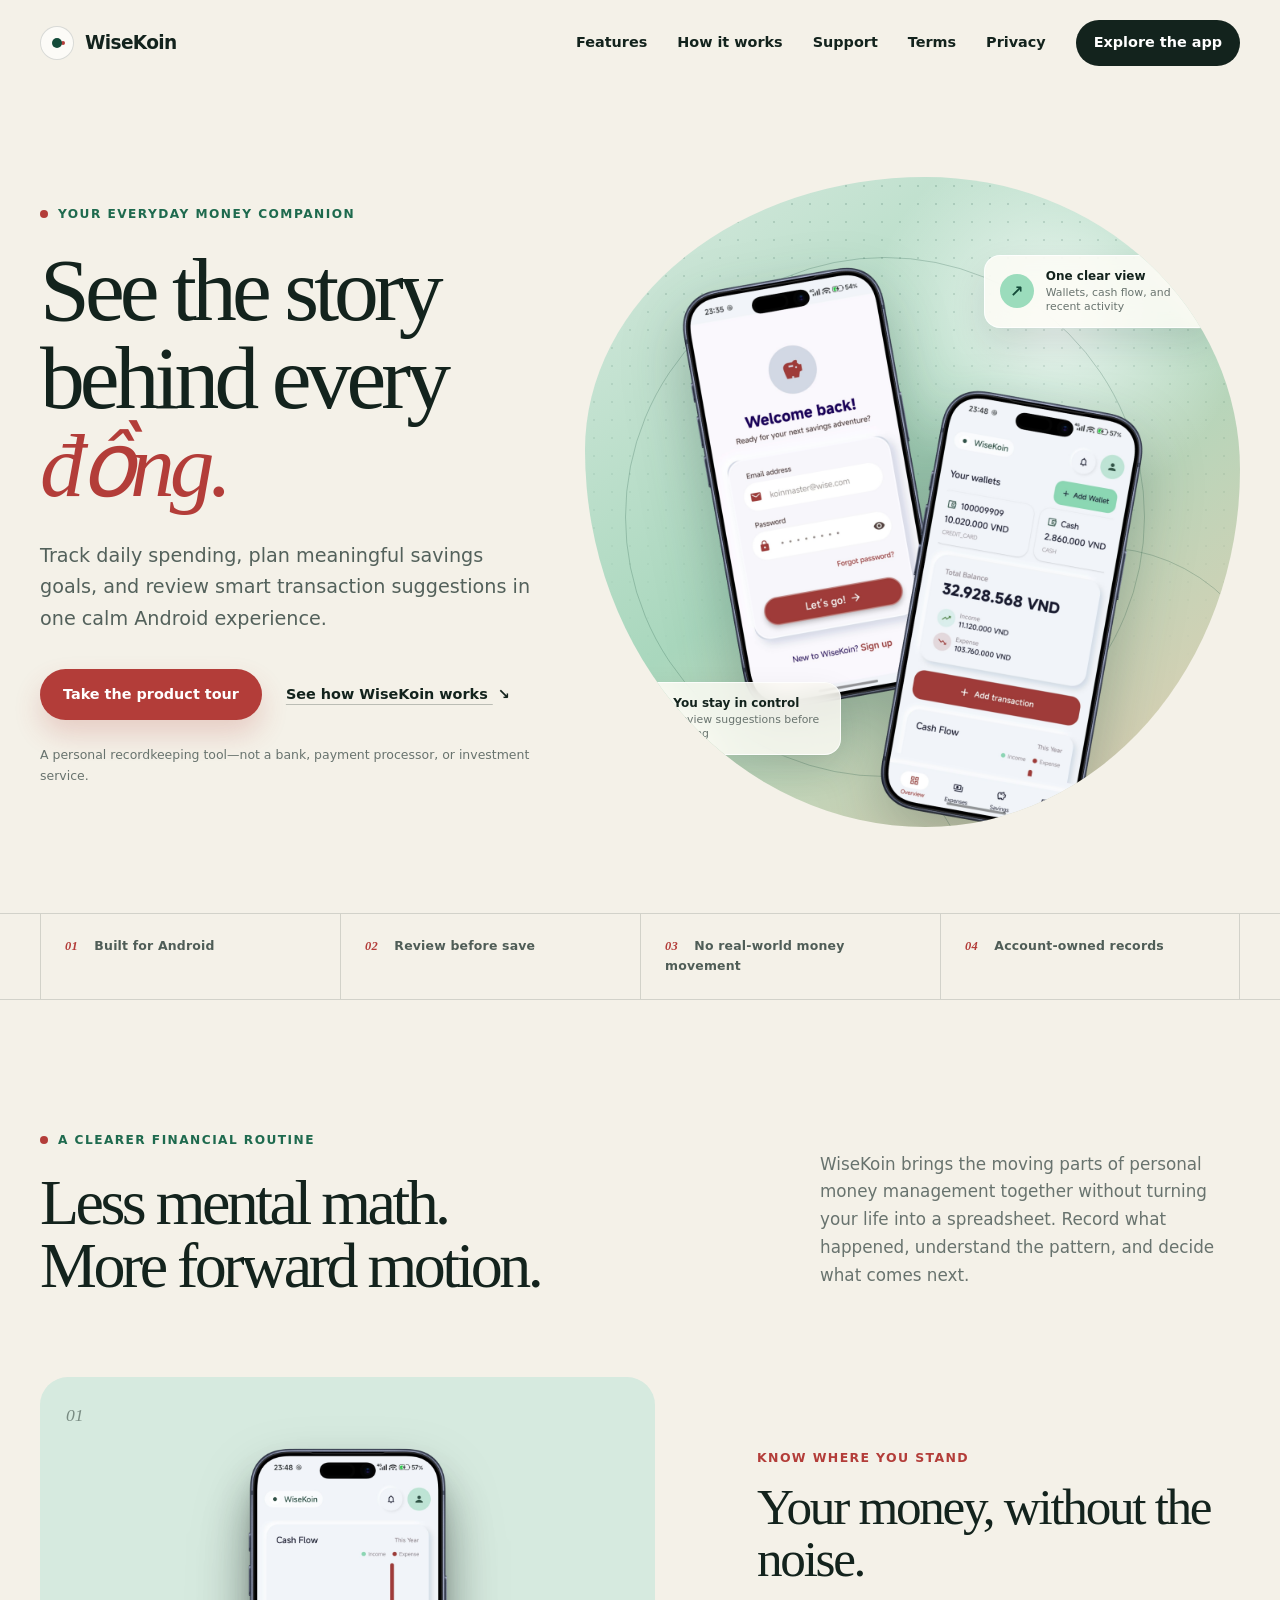
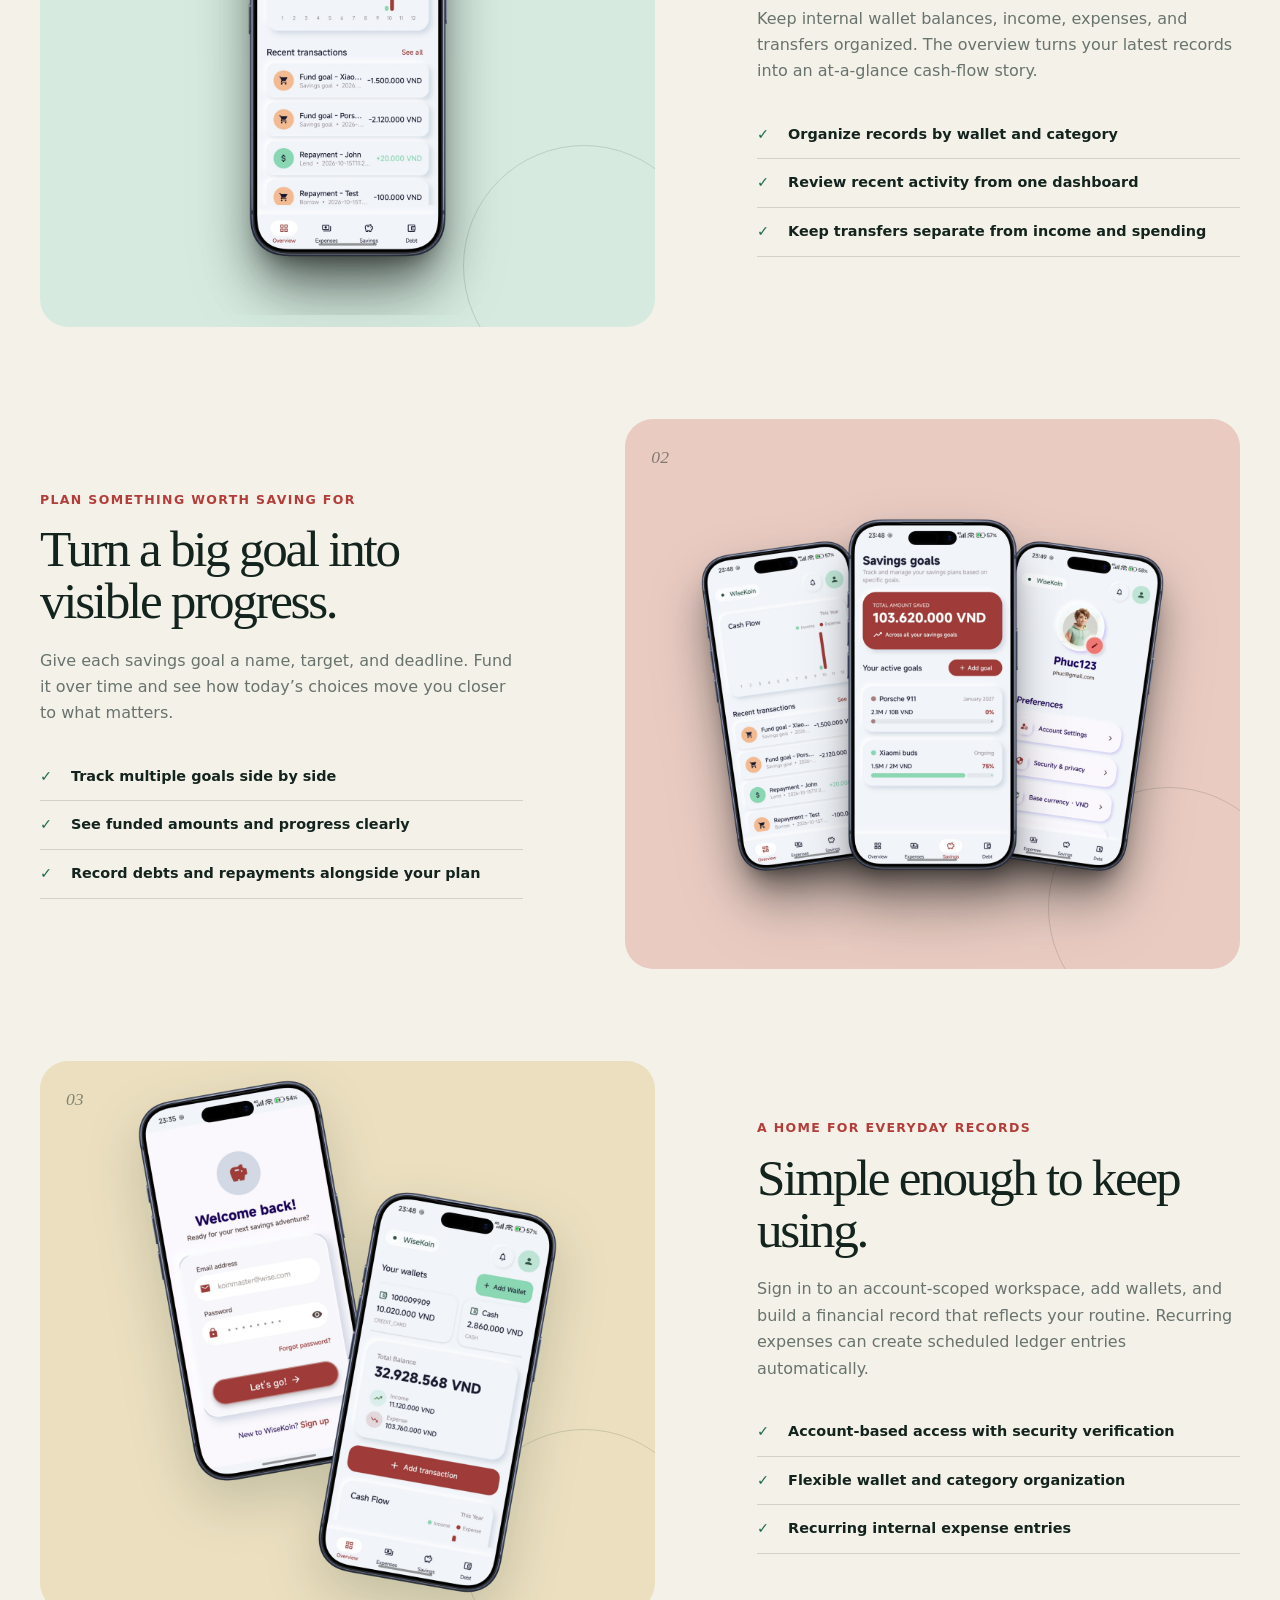
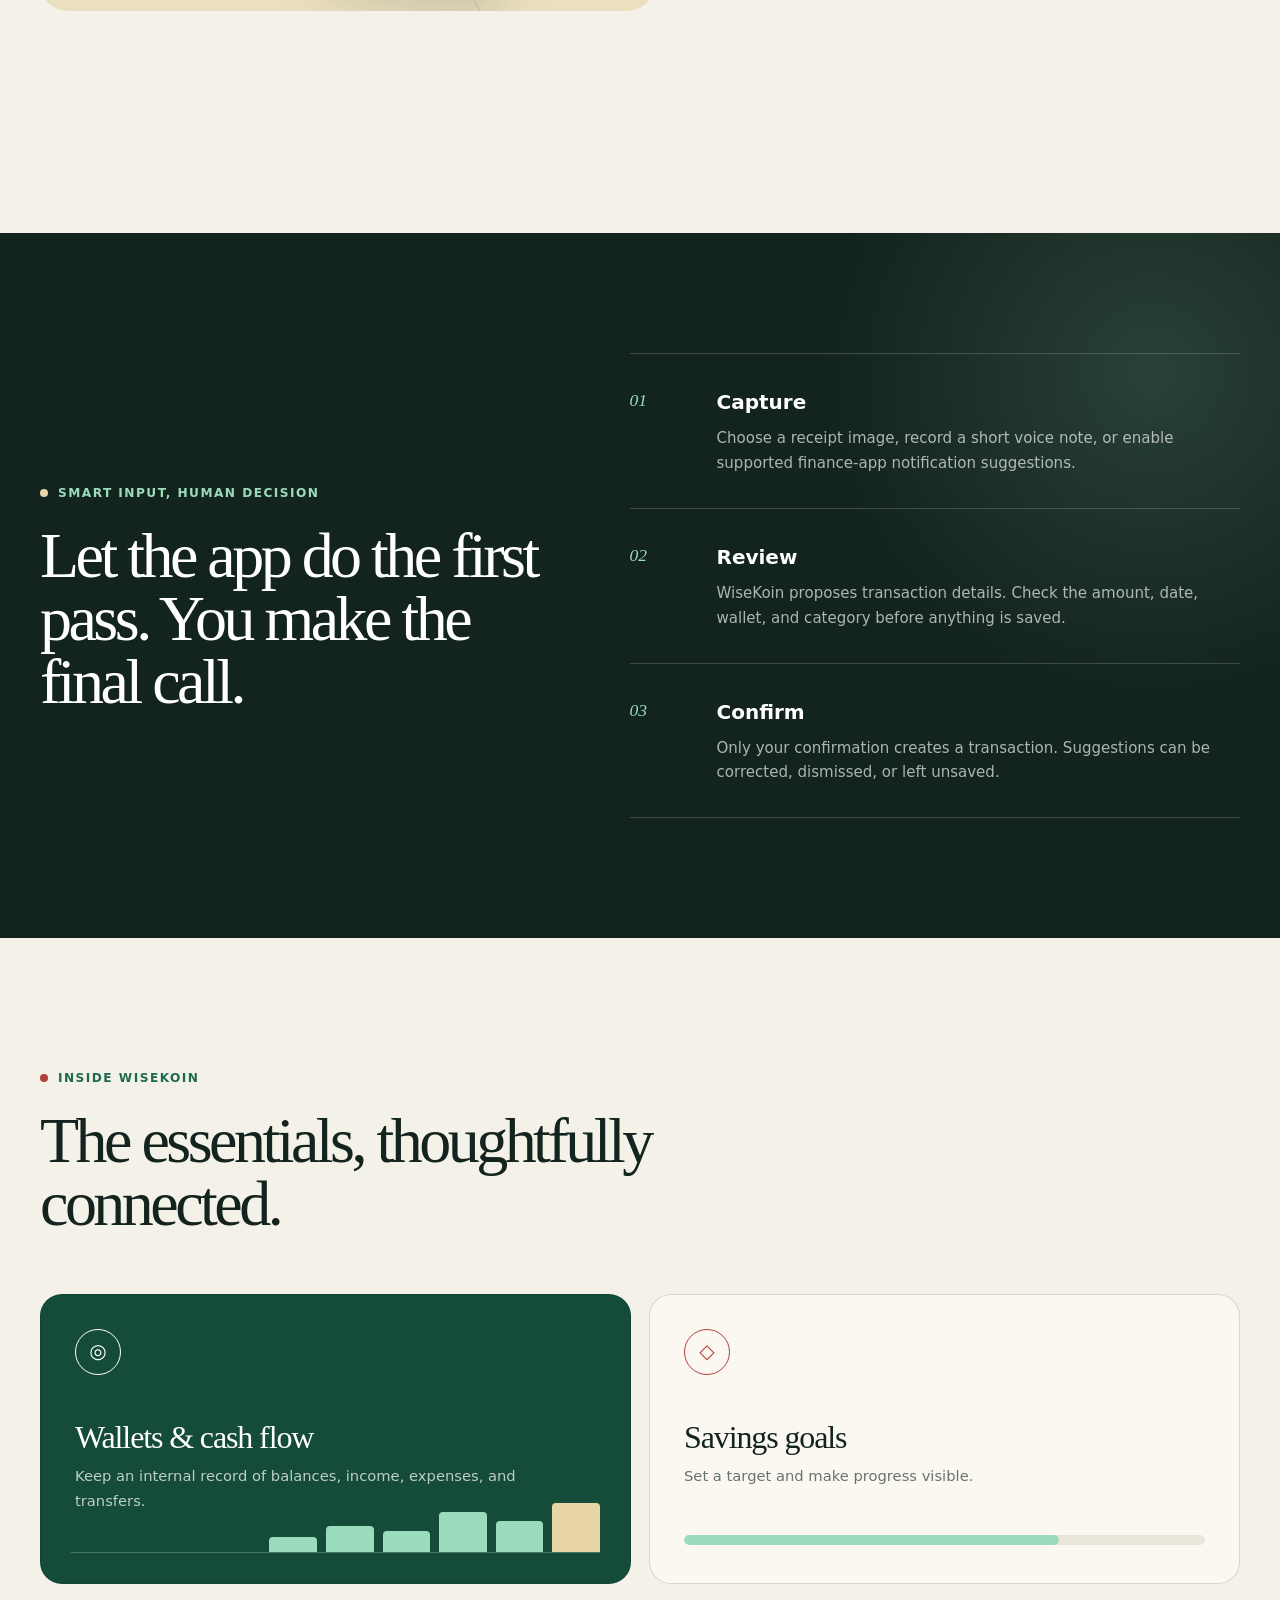
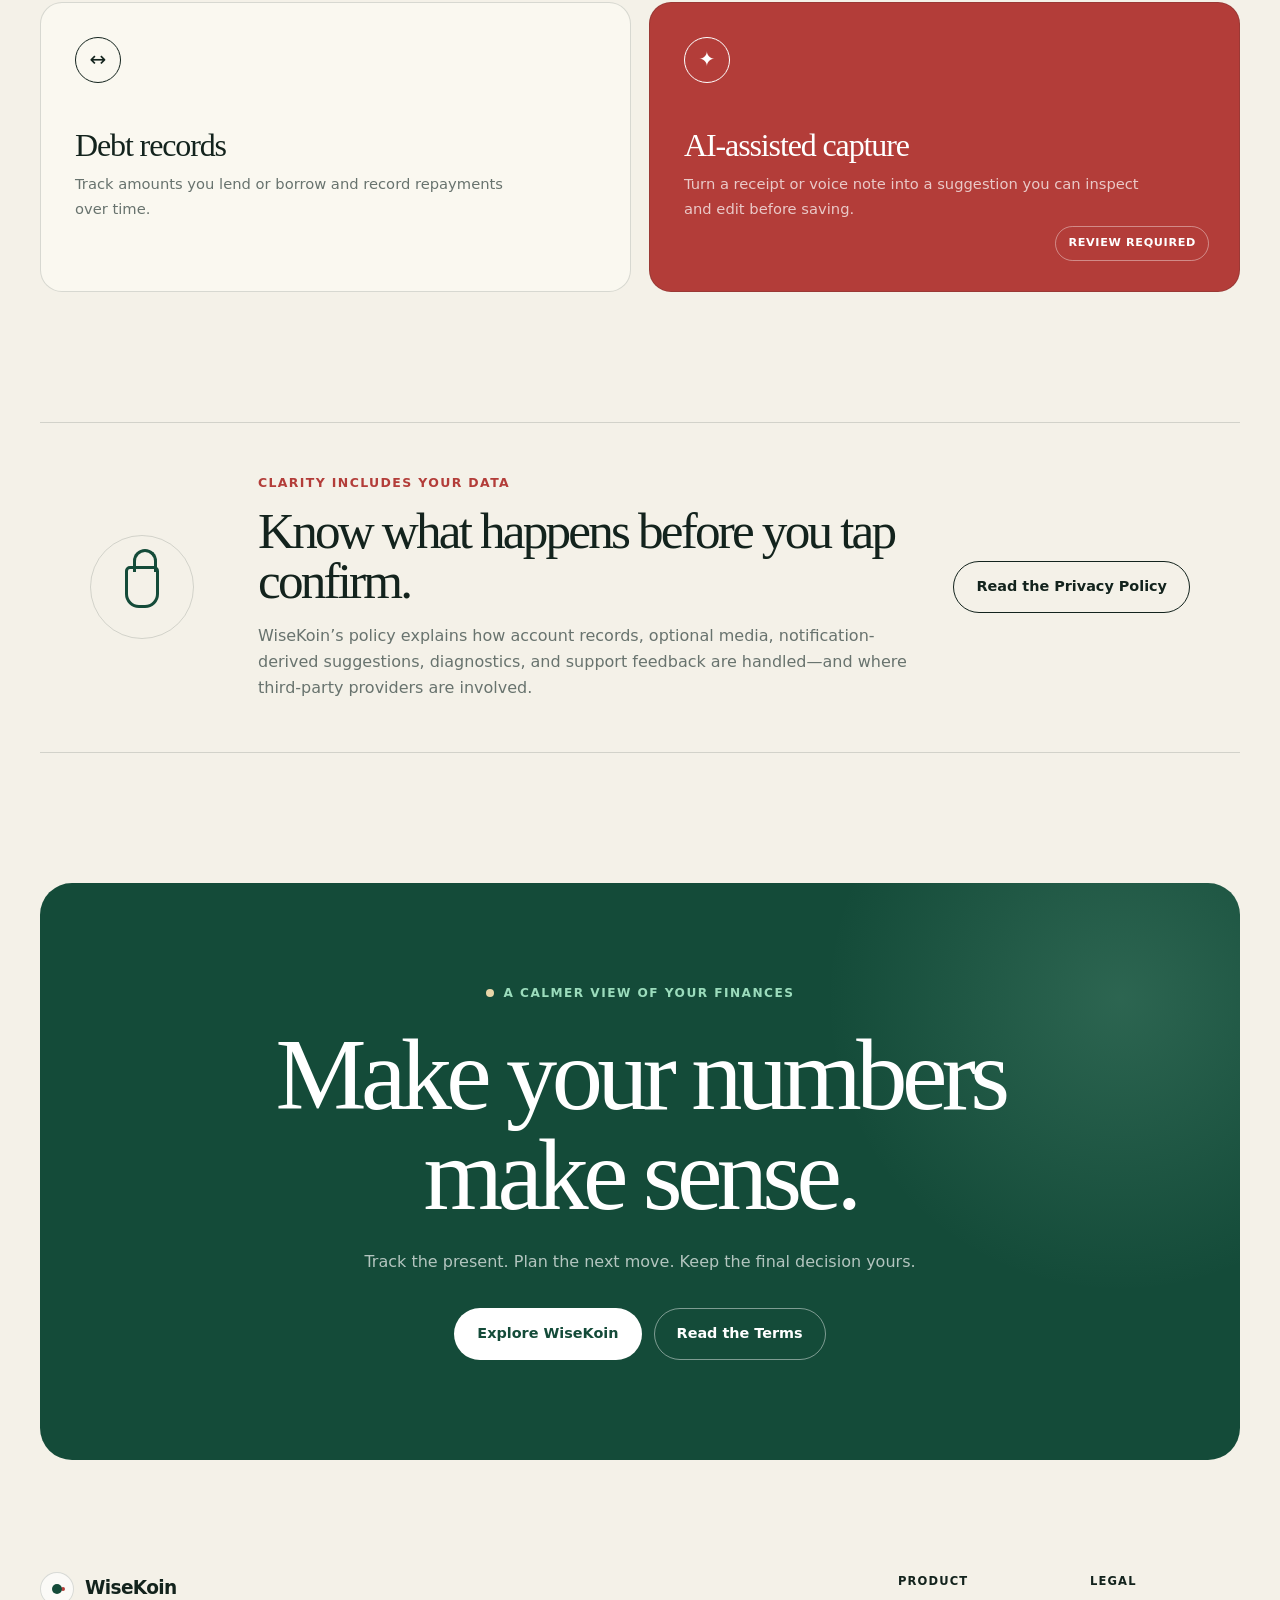
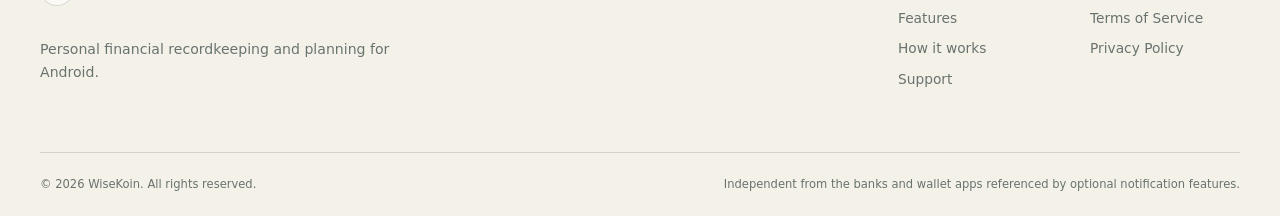
==== commit c3b5b1da: "feat: Add support page and enhance navigation links across legal documents" ====
--- a/legal/index.html
+++ b/legal/index.html
@@ -36,6 +36,7 @@
         <nav id="primary-navigation" class="primary-nav" aria-label="Primary navigation" data-menu>
           <a href="#features">Features</a>
           <a href="#how-it-works">How it works</a>
+          <a href="support.html">Support</a>
           <a href="terms.html">Terms</a>
           <a href="privacy.html">Privacy</a>
           <a class="nav-cta" href="#tour">Explore the app</a>
@@ -263,6 +264,7 @@
             <p>Product</p>
             <a href="#features">Features</a>
             <a href="#how-it-works">How it works</a>
+            <a href="support.html">Support</a>
           </div>
           <div>
             <p>Legal</p>
--- a/legal/styles.css
+++ b/legal/styles.css
@@ -1197,6 +1197,533 @@
   font-size: 0.76rem;
 }
 
+/* Support */
+.support-page {
+  background:
+    radial-gradient(circle at 92% 22%, rgba(233, 214, 168, 0.28), transparent 22%),
+    var(--paper);
+}
+
+.support-hero {
+  overflow: hidden;
+  background: var(--ink);
+  color: white;
+}
+
+.support-hero-grid {
+  display: grid;
+  grid-template-columns: 0.84fr 1.16fr;
+  align-items: center;
+  min-height: 620px;
+  padding-block: 80px;
+  gap: 70px;
+}
+
+.support-hero h1,
+.support-section-heading h2,
+.in-app-copy h2,
+.support-privacy h2,
+.faq-heading h2,
+.support-final h2 {
+  margin: 0;
+  font-family: var(--serif);
+  font-weight: 500;
+  letter-spacing: -0.052em;
+  line-height: 0.98;
+}
+
+.support-hero h1 {
+  font-size: clamp(4rem, 8vw, 7.2rem);
+}
+
+.support-hero-grid > div:first-child > p:not(.eyebrow) {
+  max-width: 520px;
+  margin: 26px 0 30px;
+  color: rgba(255, 255, 255, 0.7);
+  font-size: 1.06rem;
+}
+
+.support-hero-art {
+  position: relative;
+  min-height: 430px;
+}
+
+.support-ring {
+  position: absolute;
+  border: 1px solid rgba(155, 220, 188, 0.28);
+  border-radius: 50%;
+}
+
+.ring-large {
+  width: 440px;
+  height: 440px;
+  top: 0;
+  left: 50%;
+  transform: translateX(-50%);
+}
+
+.ring-small {
+  width: 280px;
+  height: 280px;
+  top: 80px;
+  left: 50%;
+  border-color: rgba(233, 214, 168, 0.35);
+  transform: translateX(-50%);
+}
+
+.message-card {
+  position: absolute;
+  z-index: 2;
+  display: flex;
+  width: 270px;
+  align-items: center;
+  gap: 14px;
+  padding: 17px;
+  border: 1px solid rgba(255, 255, 255, 0.14);
+  border-radius: 18px;
+  background: rgba(255, 255, 255, 0.09);
+  box-shadow: 0 24px 60px rgba(0, 0, 0, 0.18);
+  backdrop-filter: blur(16px);
+}
+
+.message-card > span {
+  display: grid;
+  width: 42px;
+  height: 42px;
+  flex: 0 0 42px;
+  place-items: center;
+  border-radius: 50%;
+  background: var(--mint);
+  color: var(--green);
+  font-family: var(--serif);
+  font-size: 1.2rem;
+  font-weight: 700;
+}
+
+.message-card p {
+  margin: 0;
+  color: rgba(255, 255, 255, 0.6);
+  font-size: 0.72rem;
+  line-height: 1.35;
+}
+
+.message-card strong {
+  display: block;
+  margin-bottom: 3px;
+  color: white;
+  font-size: 0.83rem;
+}
+
+.message-one {
+  top: 28px;
+  left: 30px;
+}
+
+.message-two {
+  top: 168px;
+  right: 0;
+}
+
+.message-two > span {
+  background: var(--sand);
+}
+
+.message-three {
+  bottom: 10px;
+  left: 78px;
+}
+
+.message-three > span {
+  background: var(--coral-soft);
+  color: var(--coral);
+}
+
+.support-options {
+  padding-block: 120px;
+}
+
+.support-section-heading {
+  display: grid;
+  grid-template-columns: 1.1fr 0.9fr;
+  align-items: end;
+  margin-bottom: 54px;
+  gap: 80px;
+}
+
+.support-section-heading .eyebrow,
+.support-section-heading h2 {
+  grid-column: 1;
+}
+
+.support-section-heading h2,
+.in-app-copy h2,
+.faq-heading h2 {
+  font-size: clamp(3rem, 5.5vw, 5.4rem);
+}
+
+.support-section-heading > p:last-child {
+  grid-column: 2;
+  grid-row: 1 / span 2;
+  margin: 0 0 8px;
+  color: var(--muted);
+}
+
+.support-card-grid {
+  display: grid;
+  grid-template-columns: repeat(3, 1fr);
+  border-block: 1px solid var(--line);
+}
+
+.support-option {
+  position: relative;
+  min-height: 350px;
+  padding: 34px;
+  border-left: 1px solid var(--line);
+}
+
+.support-option:last-child {
+  border-right: 1px solid var(--line);
+}
+
+.support-option-icon {
+  display: grid;
+  width: 54px;
+  height: 54px;
+  place-items: center;
+  border-radius: 50%;
+  background: var(--coral-soft);
+  color: var(--coral);
+  font-family: var(--serif);
+  font-size: 1.35rem;
+  font-weight: 700;
+}
+
+.idea-option .support-option-icon {
+  background: rgba(233, 214, 168, 0.6);
+  color: #7d631e;
+}
+
+.question-option .support-option-icon {
+  background: var(--mint-soft);
+  color: var(--green);
+}
+
+.option-number {
+  position: absolute;
+  top: 31px;
+  right: 33px;
+  margin: 0;
+  color: var(--coral);
+  font-family: var(--serif);
+  font-style: italic;
+}
+
+.support-option h3 {
+  margin: 80px 0 12px;
+  font-family: var(--serif);
+  font-size: 2rem;
+  font-weight: 500;
+  letter-spacing: -0.035em;
+}
+
+.support-option > p:last-child {
+  margin: 0;
+  color: var(--muted);
+  font-size: 0.92rem;
+}
+
+.in-app-support {
+  padding-block: 120px;
+  background: var(--green);
+  color: white;
+}
+
+.in-app-grid {
+  display: grid;
+  grid-template-columns: 0.9fr 1.1fr;
+  align-items: center;
+  gap: clamp(60px, 9vw, 130px);
+}
+
+.in-app-copy > p:not(.eyebrow) {
+  color: rgba(255, 255, 255, 0.67);
+}
+
+.support-steps {
+  padding: 0;
+  margin: 38px 0 0;
+  list-style: none;
+}
+
+.support-steps li {
+  display: grid;
+  grid-template-columns: 42px 1fr;
+  align-items: start;
+  padding: 16px 0;
+  border-top: 1px solid rgba(255, 255, 255, 0.17);
+  gap: 14px;
+}
+
+.support-steps li:last-child {
+  border-bottom: 1px solid rgba(255, 255, 255, 0.17);
+}
+
+.support-steps li > span {
+  display: grid;
+  width: 28px;
+  height: 28px;
+  place-items: center;
+  border: 1px solid rgba(255, 255, 255, 0.35);
+  border-radius: 50%;
+  color: var(--mint);
+  font-size: 0.72rem;
+}
+
+.support-steps p {
+  margin: 0;
+  color: rgba(255, 255, 255, 0.72);
+  font-size: 0.9rem;
+}
+
+.support-steps strong {
+  color: white;
+}
+
+.support-compose {
+  padding: 26px;
+  border: 1px solid rgba(255, 255, 255, 0.34);
+  border-radius: 28px;
+  background: var(--paper);
+  box-shadow: 24px 28px 0 rgba(155, 220, 188, 0.18);
+  color: var(--ink);
+  transform: rotate(1.5deg);
+}
+
+.compose-top {
+  display: flex;
+  align-items: center;
+  padding-bottom: 19px;
+  border-bottom: 1px solid var(--line);
+  gap: 10px;
+}
+
+.compose-top p {
+  margin: 0;
+  font-weight: 800;
+}
+
+.compose-dot {
+  width: 10px;
+  height: 10px;
+  border-radius: 50%;
+  background: var(--green);
+}
+
+.compose-status {
+  margin-left: auto;
+  color: var(--muted);
+  font-size: 0.68rem;
+  font-weight: 700;
+  text-transform: uppercase;
+}
+
+.topic-pills {
+  display: flex;
+  overflow: hidden;
+  padding-block: 20px;
+  gap: 8px;
+}
+
+.topic-pills span {
+  flex: 0 0 auto;
+  padding: 7px 11px;
+  border: 1px solid var(--line);
+  border-radius: 999px;
+  color: var(--muted);
+  font-size: 0.67rem;
+  font-weight: 700;
+}
+
+.topic-pills .selected {
+  border-color: var(--coral);
+  background: var(--coral-soft);
+  color: var(--coral);
+}
+
+.compose-field {
+  min-height: 160px;
+  padding: 17px;
+  border: 1px solid var(--line);
+  border-radius: 14px;
+  background: rgba(255, 255, 255, 0.5);
+}
+
+.compose-field + .compose-field {
+  margin-top: 12px;
+}
+
+.compose-field p {
+  margin: 0 0 20px;
+  font-size: 0.7rem;
+  font-weight: 800;
+}
+
+.compose-field p em {
+  color: var(--muted);
+  font-weight: 500;
+}
+
+.compose-field strong {
+  display: block;
+  color: #83908a;
+  font-size: 0.9rem;
+  font-weight: 500;
+}
+
+.compose-field > span {
+  display: block;
+  margin-top: 10px;
+  color: var(--muted);
+  font-size: 0.7rem;
+}
+
+.compose-field.compact {
+  min-height: auto;
+}
+
+.compose-field.compact p {
+  margin-bottom: 4px;
+}
+
+.compose-button {
+  display: flex;
+  align-items: center;
+  justify-content: center;
+  margin-top: 18px;
+  padding: 14px;
+  border-radius: 13px;
+  background: var(--coral);
+  color: white;
+  font-size: 0.82rem;
+  font-weight: 800;
+  gap: 10px;
+}
+
+.support-privacy {
+  display: grid;
+  grid-template-columns: 120px 1fr auto;
+  align-items: center;
+  padding-block: 100px;
+  border-bottom: 1px solid var(--line);
+  gap: 40px;
+}
+
+.support-privacy h2 {
+  max-width: 700px;
+  font-size: clamp(2.5rem, 4.5vw, 4.4rem);
+}
+
+.support-privacy > div:nth-child(2) > p:last-child {
+  max-width: 720px;
+  margin-bottom: 0;
+  color: var(--muted);
+}
+
+.faq-section {
+  display: grid;
+  grid-template-columns: 0.75fr 1.25fr;
+  padding-block: 120px;
+  gap: 90px;
+}
+
+.faq-heading {
+  position: sticky;
+  top: 120px;
+  align-self: start;
+}
+
+.faq-heading h2 {
+  font-size: clamp(2.8rem, 5vw, 4.7rem);
+}
+
+.faq-heading > p:last-child {
+  color: var(--muted);
+}
+
+.faq-list {
+  border-top: 1px solid var(--line);
+}
+
+.faq-list details {
+  border-bottom: 1px solid var(--line);
+}
+
+.faq-list summary {
+  display: grid;
+  grid-template-columns: 1fr 32px;
+  align-items: center;
+  padding: 24px 0;
+  cursor: pointer;
+  font-size: 0.98rem;
+  font-weight: 750;
+  list-style: none;
+  gap: 20px;
+}
+
+.faq-list summary::-webkit-details-marker {
+  display: none;
+}
+
+.faq-list summary span {
+  display: grid;
+  width: 30px;
+  height: 30px;
+  place-items: center;
+  border: 1px solid var(--line);
+  border-radius: 50%;
+  color: var(--coral);
+  font-size: 1.1rem;
+  transition: transform 180ms ease;
+}
+
+.faq-list details[open] summary span {
+  transform: rotate(45deg);
+}
+
+.faq-list details p {
+  max-width: 680px;
+  margin: -4px 50px 25px 0;
+  color: var(--muted);
+  font-size: 0.9rem;
+}
+
+.support-final {
+  display: grid;
+  grid-template-columns: 1.2fr 0.8fr;
+  align-items: end;
+  margin-bottom: 40px;
+  padding: clamp(46px, 7vw, 86px);
+  border-radius: 30px;
+  background: var(--coral);
+  color: white;
+  gap: 45px;
+}
+
+.support-final h2 {
+  max-width: 700px;
+  font-size: clamp(3rem, 6vw, 5.8rem);
+}
+
+.support-final > p {
+  margin: 0;
+  color: rgba(255, 255, 255, 0.74);
+}
+
+.support-final > .button {
+  grid-column: 2;
+  justify-self: start;
+}
+
 @media (max-width: 980px) {
   .menu-toggle {
     display: block;
@@ -1275,6 +1802,46 @@
     grid-template-columns: 90px 1fr;
   }
 
+  .support-hero-grid,
+  .in-app-grid,
+  .faq-section {
+    grid-template-columns: 1fr;
+  }
+
+  .support-section-heading {
+    grid-template-columns: 1fr;
+    gap: 20px;
+  }
+
+  .support-section-heading > p:last-child {
+    grid-column: 1;
+    grid-row: auto;
+  }
+
+  .support-card-grid {
+    grid-template-columns: 1fr;
+  }
+
+  .support-option,
+  .support-option:last-child {
+    min-height: 280px;
+    border-right: 1px solid var(--line);
+    border-bottom: 1px solid var(--line);
+  }
+
+  .support-privacy {
+    grid-template-columns: 90px 1fr;
+  }
+
+  .support-privacy .button {
+    grid-column: 2;
+    justify-self: start;
+  }
+
+  .faq-heading {
+    position: static;
+  }
+
   .privacy-callout .button {
     grid-column: 2;
     justify-self: start;
@@ -1403,6 +1970,78 @@
     padding: 42px 0;
   }
 
+  .support-hero-grid {
+    min-height: auto;
+    padding-block: 70px;
+  }
+
+  .support-hero h1 {
+    font-size: 4rem;
+  }
+
+  .support-hero-art {
+    min-height: 420px;
+  }
+
+  .ring-large {
+    width: 390px;
+    height: 390px;
+  }
+
+  .message-card {
+    width: min(270px, calc(100% - 30px));
+  }
+
+  .message-one {
+    left: 0;
+  }
+
+  .message-two {
+    right: 0;
+  }
+
+  .message-three {
+    left: 24px;
+  }
+
+  .support-options,
+  .in-app-support,
+  .faq-section {
+    padding-block: 88px;
+  }
+
+  .support-section-heading h2,
+  .in-app-copy h2,
+  .faq-heading h2 {
+    font-size: 3rem;
+  }
+
+  .support-compose {
+    padding: 19px;
+    box-shadow: 12px 15px 0 rgba(155, 220, 188, 0.18);
+    transform: none;
+  }
+
+  .support-privacy {
+    grid-template-columns: 1fr;
+    padding-block: 80px;
+  }
+
+  .support-privacy .button {
+    grid-column: 1;
+  }
+
+  .support-final {
+    grid-template-columns: 1fr;
+    width: 100%;
+    margin-bottom: 0;
+    border-radius: 0;
+  }
+
+  .support-final > .button {
+    grid-column: 1;
+  }
+
   .privacy-callout .button {
     grid-column: 1;
   }
